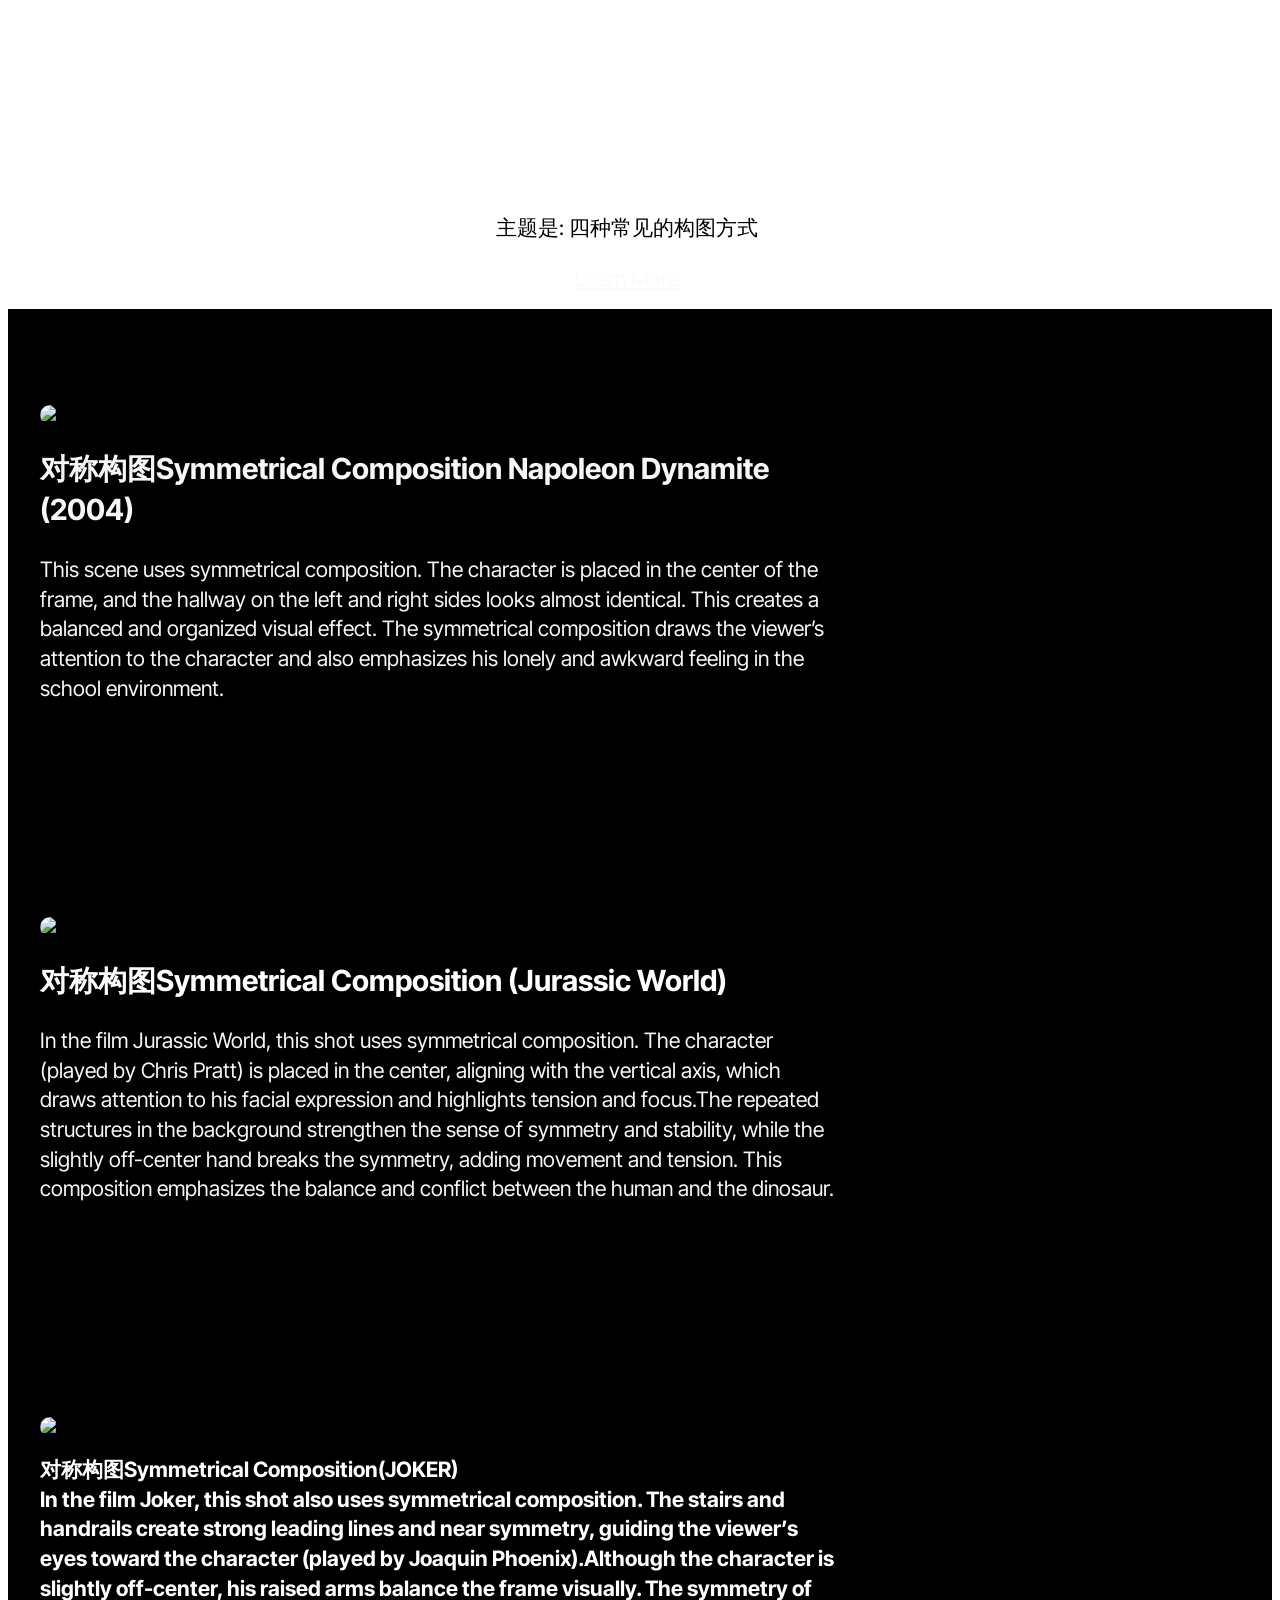
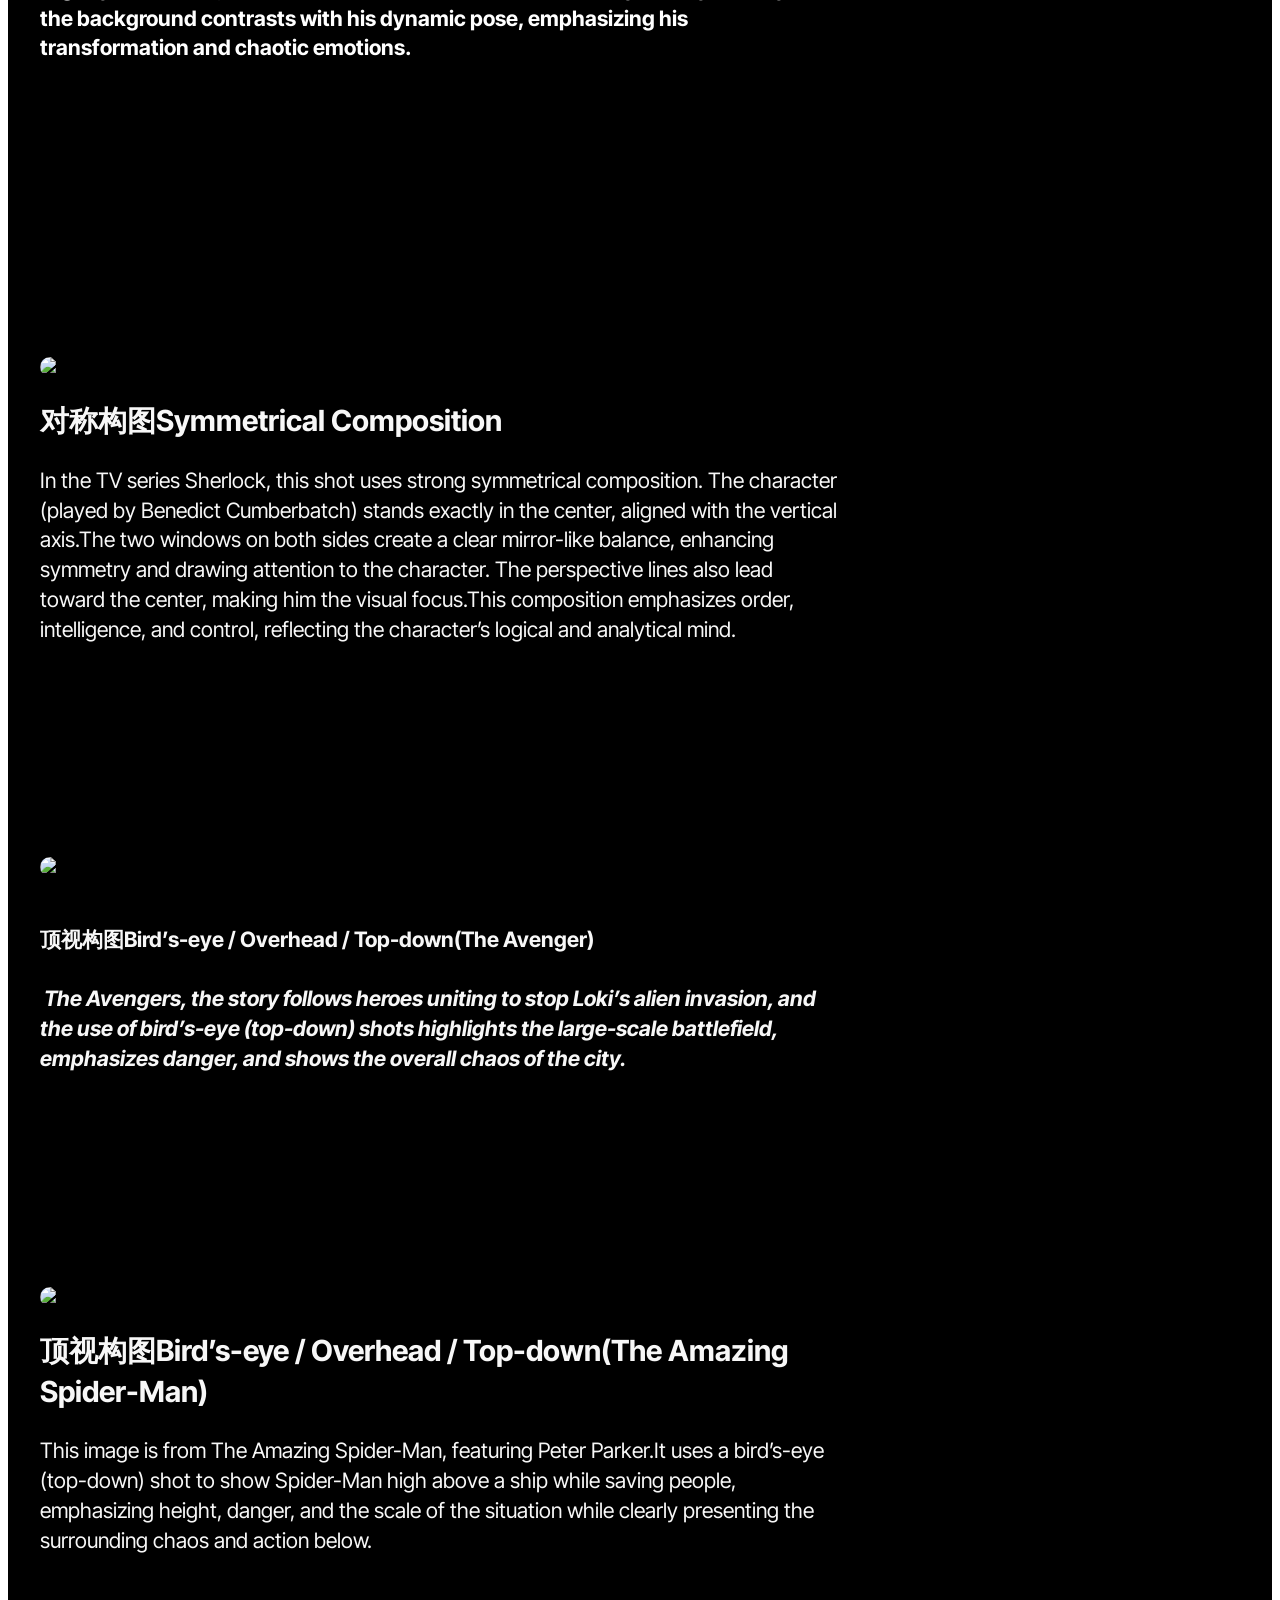
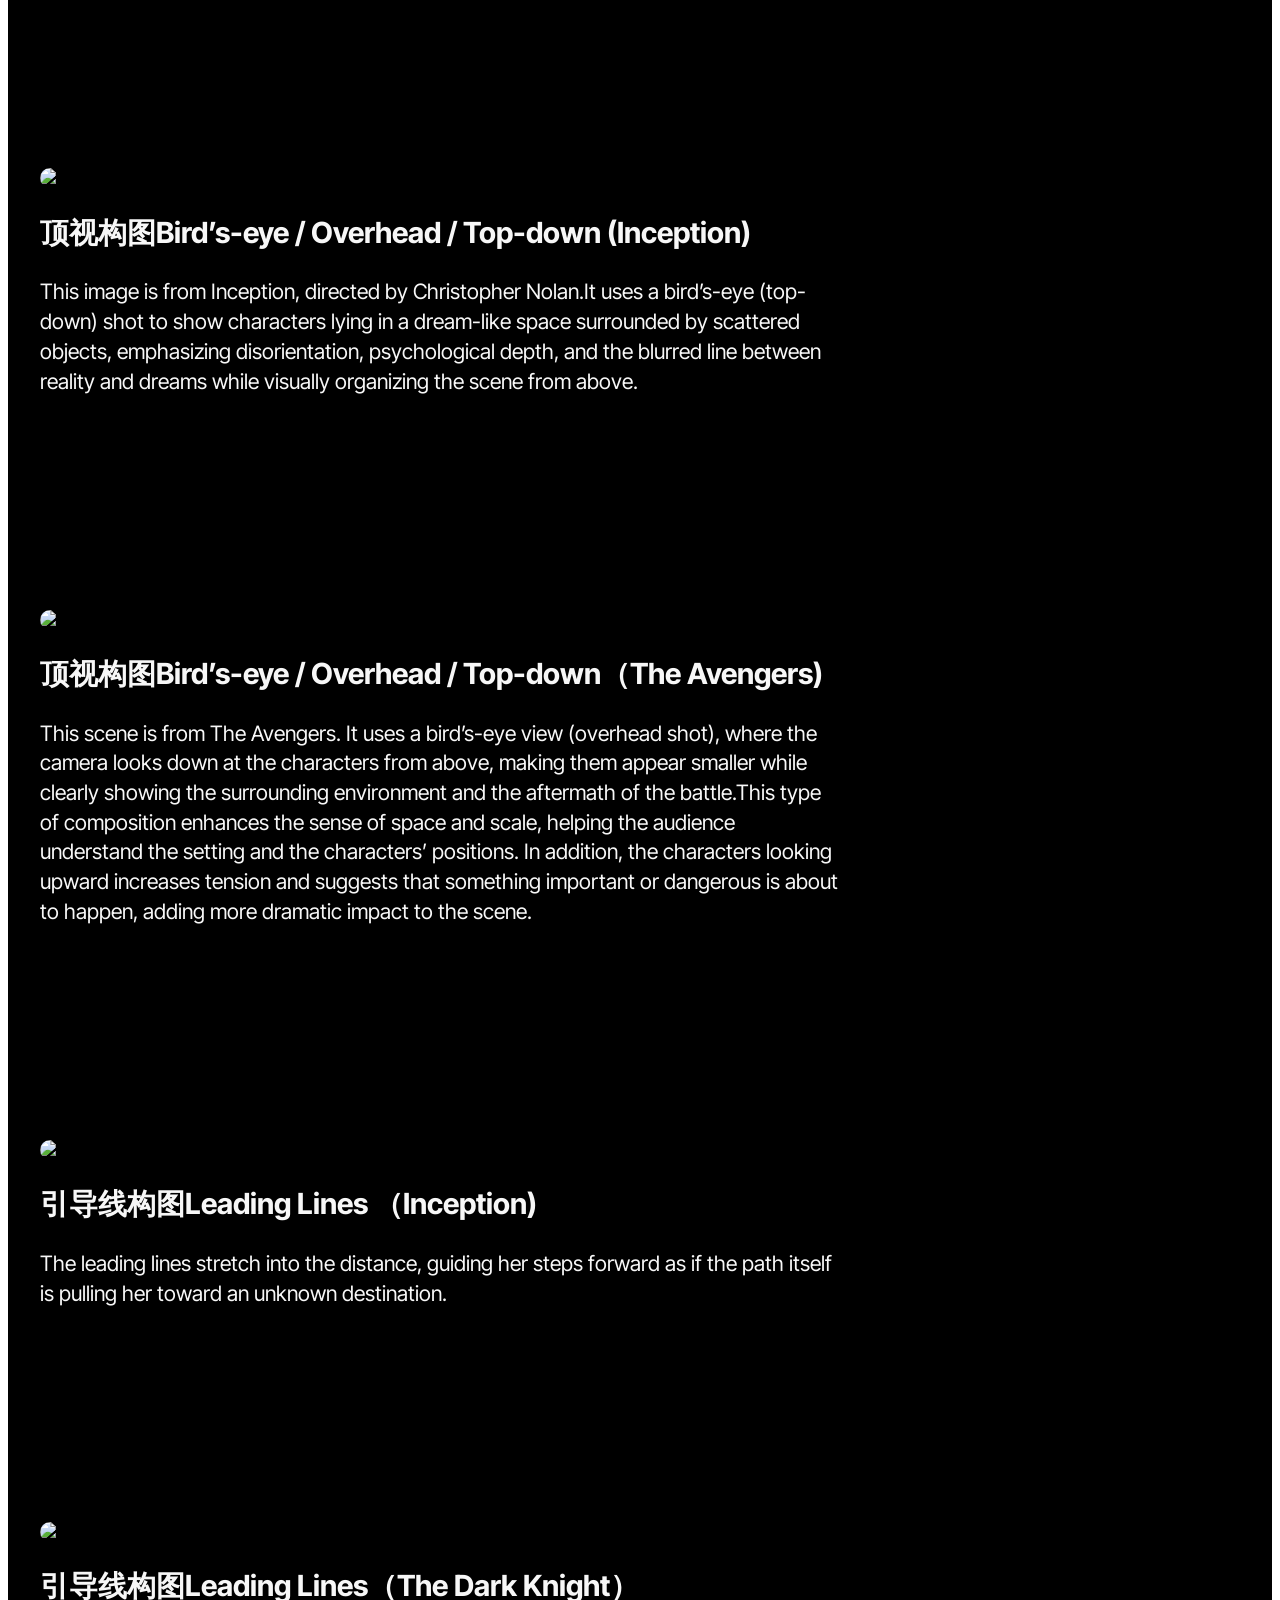
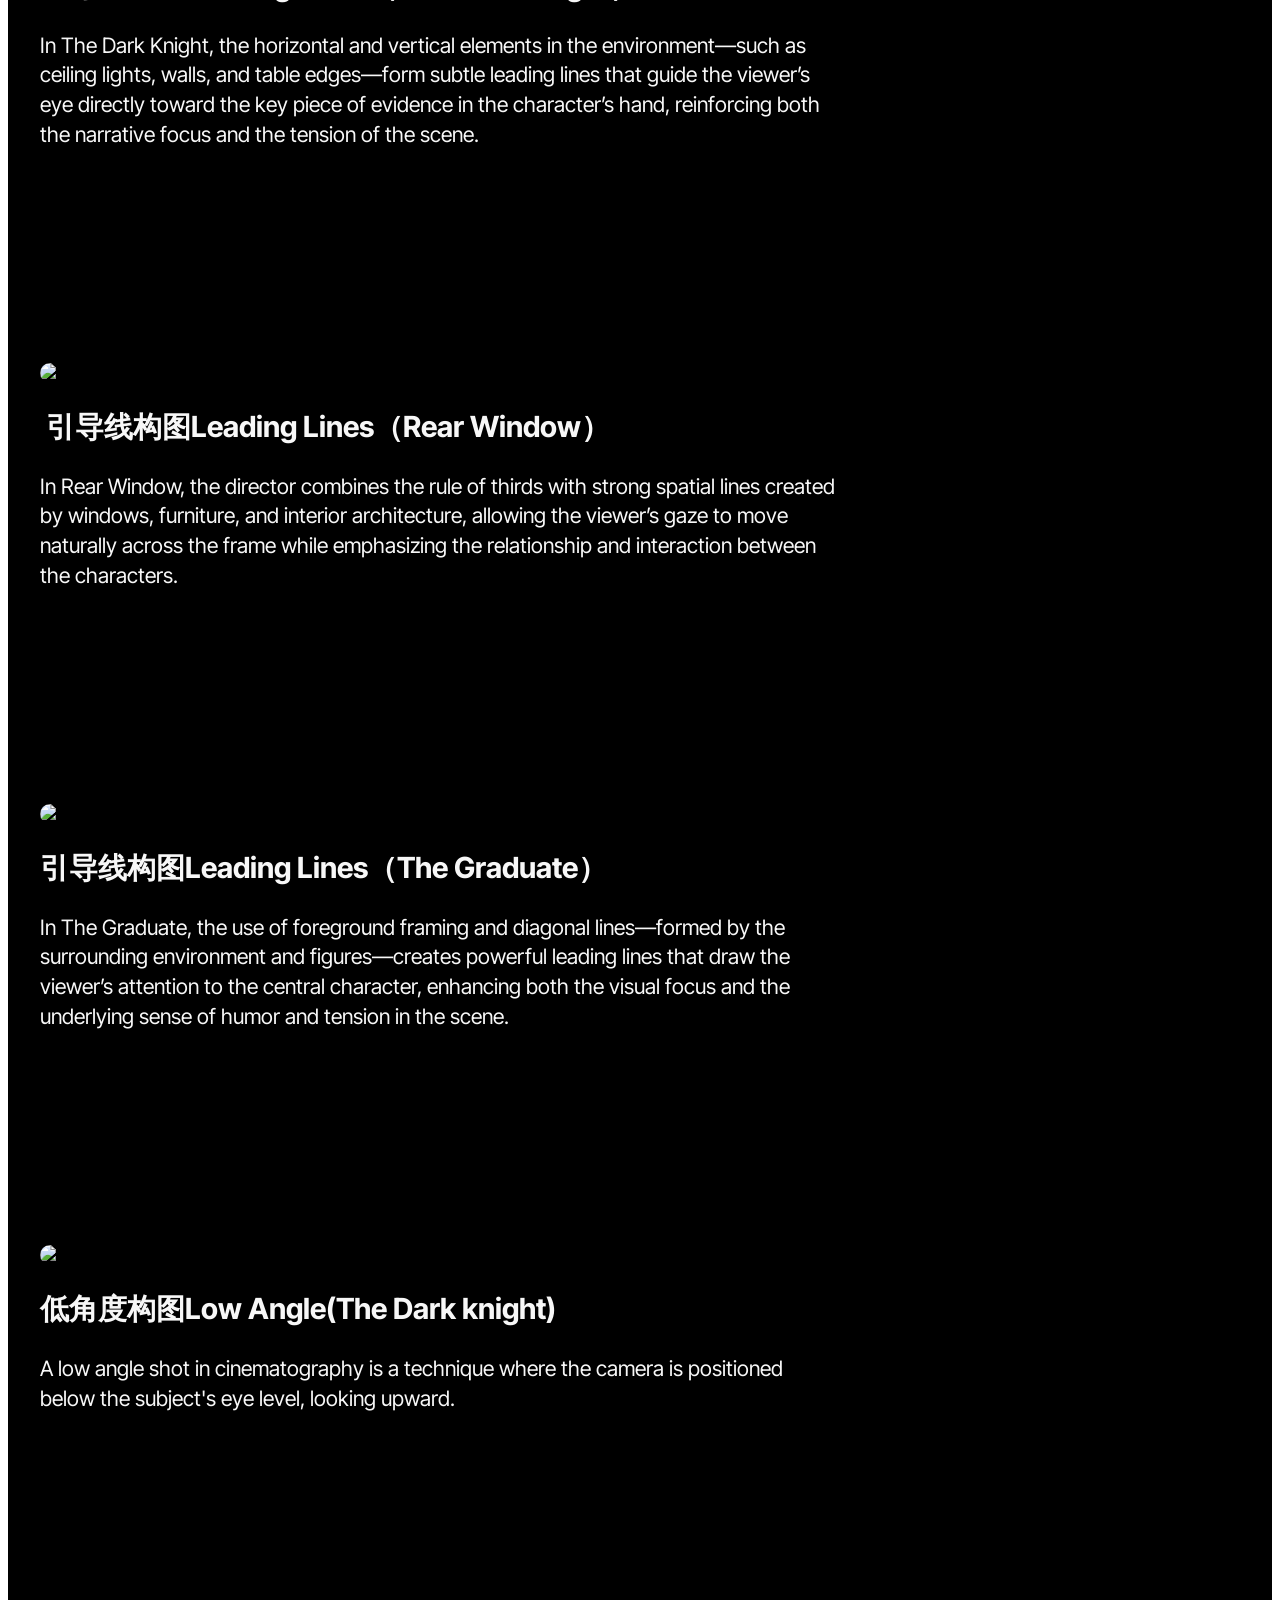
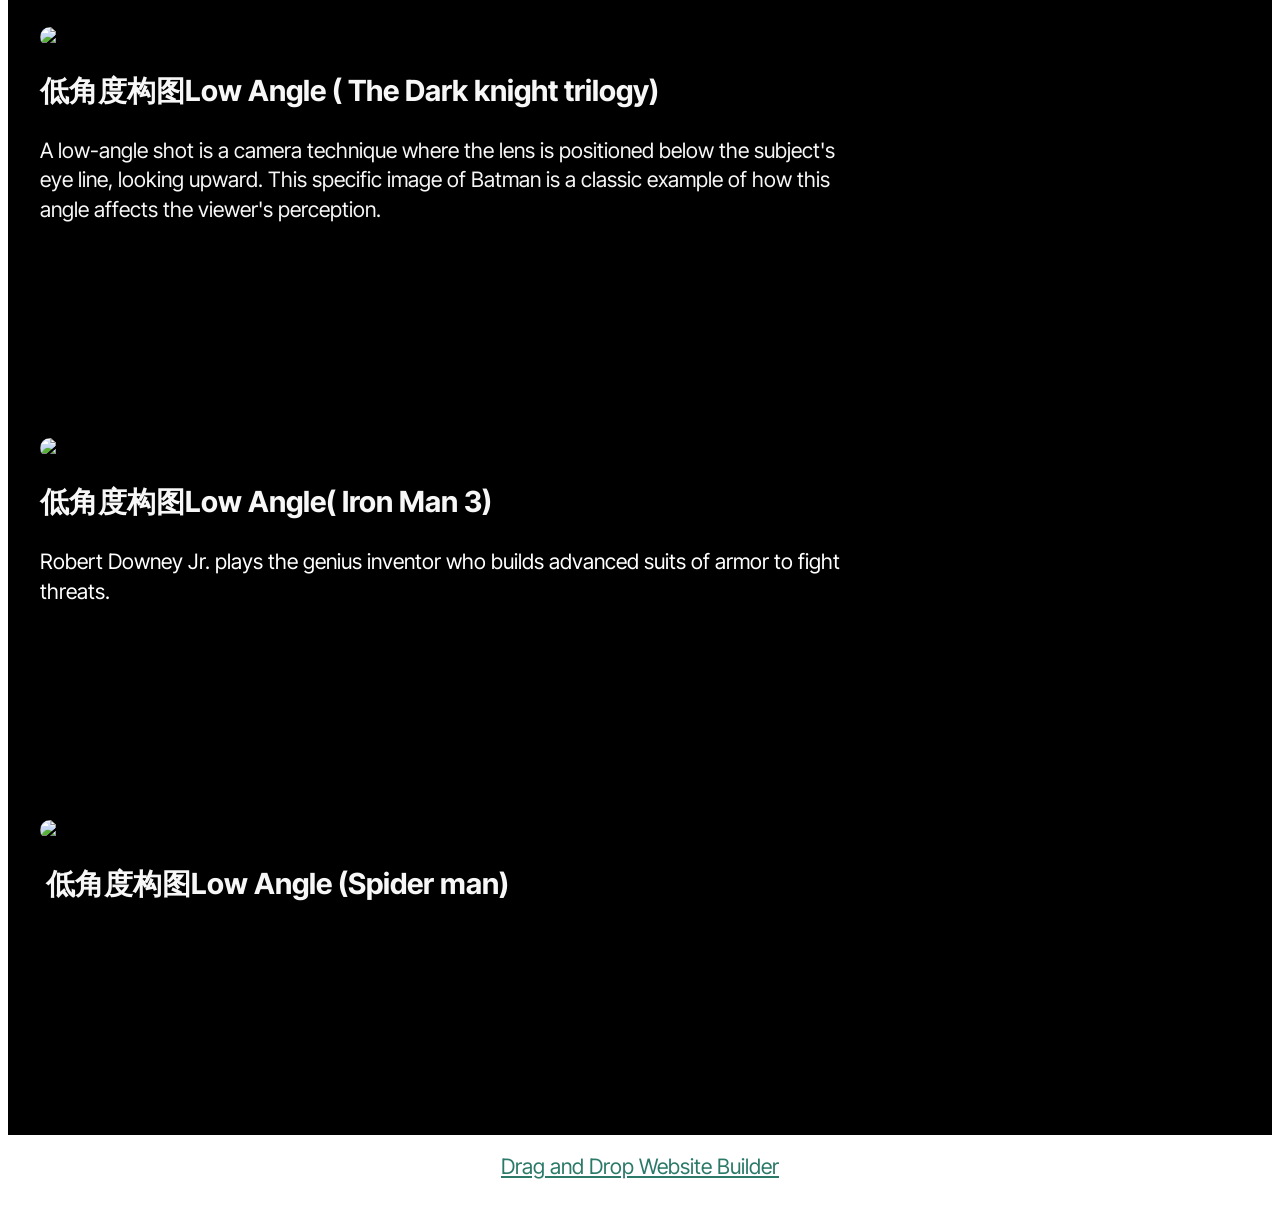
==== index.html @ dc69777e "create github pages" ====
<!DOCTYPE html>
<html  >
<head>
  <!-- Site made with Mobirise Website Builder v6.1.12, https://mobirise.com -->
  <meta charset="UTF-8">
  <meta http-equiv="X-UA-Compatible" content="IE=edge">
  <meta name="generator" content="Mobirise v6.1.12, mobirise.com">
  <meta name="viewport" content="width=device-width, initial-scale=1, minimum-scale=1">
  <link rel="shortcut icon" href="assets/images/logo5.png" type="image/x-icon">
  <meta name="description" content="">
  
  
  <title>Home</title>
  <link rel="stylesheet" href="assets/bootstrap/css/bootstrap.min.css">
  <link rel="stylesheet" href="assets/parallax/jarallax.css">
  <link rel="stylesheet" href="assets/animatecss/animate.css">
  <link rel="stylesheet" href="assets/theme/css/style.css">
  <link rel="preload" href="https://fonts.googleapis.com/css?family=Inter+Tight:100,200,300,400,500,600,700,800,900,100i,200i,300i,400i,500i,600i,700i,800i,900i&display=swap" as="style" onload="this.onload=null;this.rel='stylesheet'">
  <noscript><link rel="stylesheet" href="https://fonts.googleapis.com/css?family=Inter+Tight:100,200,300,400,500,600,700,800,900,100i,200i,300i,400i,500i,600i,700i,800i,900i&display=swap"></noscript>
  <link rel="preload" as="style" href="assets/mobirise/css/mbr-additional.css?v=OstCzH"><link rel="stylesheet" href="assets/mobirise/css/mbr-additional.css?v=OstCzH" type="text/css">

  
  
  
</head>
<body>
  
  <section data-bs-version="5.1" class="header16 cid-vgDqlgo5rM mbr-fullscreen mbr-parallax-background" id="header17-1m">
  
  
  <div class="container-fluid">
    <div class="row">
      <div class="content-wrap col-12 col-md-12">
        <h1 class="mbr-section-title mbr-fonts-style mbr-white mb-4 display-1"><strong>Assignment 2.0: 构图在线展示练习</strong></h1>
        
        <p class="mbr-fonts-style mbr-text mbr-white mb-4 display-7">主题是: 四种常见的构图方式</p>
        <div class="mbr-section-btn"><a class="btn btn-white-outline display-7" href="https://mobiri.se">Learn More</a></div>
      </div>
    </div>
  </div>
</section>

<section data-bs-version="5.1" class="header12 cid-vgFLrRzvdk" id="header12-1w">
  
  

  <div class="text-center container">
    <div class="row mb-4 justify-content-center">
      <div class="col-12 col-md-8">
        <img class="w-100" src="assets/images/e5afb9e7a7b0e69e84e59bbe20symmetrical20composition-750x375.png" alt="Mobirise Website Builder">
      </div>
    </div>
    <div class="row justify-content-center">
      <div class="col-md-12 content-head">
        <h1 class="mbr-section-title mbr-fonts-style mb-4 display-5"><strong>对称构图Symmetrical Composition Napoleon Dynamite (2004)</strong></h1>
        <p class="mbr-text mbr-fonts-style mb-4 display-7">This scene uses symmetrical composition. The character is placed in the center of the frame, and the hallway on the left and right sides looks almost identical. This creates a balanced and organized visual effect. The symmetrical composition draws the viewer’s attention to the character and also emphasizes his lonely and awkward feeling in the school environment.</p>
        
      </div>
    </div>
  </div>
</section>

<section data-bs-version="5.1" class="header12 cid-vgFM8kLgZI" id="header12-1x">
  
  

  <div class="text-center container">
    <div class="row mb-4 justify-content-center">
      <div class="col-12 col-md-8">
        <img class="w-100" src="assets/images/1-1000x584.jpg" alt="Mobirise Website Builder">
      </div>
    </div>
    <div class="row justify-content-center">
      <div class="col-md-12 content-head">
        <h1 class="mbr-section-title mbr-fonts-style mb-4 display-5"><strong>对称构图Symmetrical Composition (Jurassic World)</strong></h1>
        <p class="mbr-text mbr-fonts-style mb-4 display-7">In the film Jurassic World, this shot uses symmetrical composition. The character (played by Chris Pratt) is placed in the center, aligning with the vertical axis, which draws attention to his facial expression and highlights tension and focus.The repeated structures in the background strengthen the sense of symmetry and stability, while the slightly off-center hand breaks the symmetry, adding movement and tension. This composition emphasizes the balance and conflict between the human and the dinosaur.</p>
        
      </div>
    </div>
  </div>
</section>

<section data-bs-version="5.1" class="header12 cid-vgFMawEQuY" id="header12-1y">
  
  

  <div class="text-center container">
    <div class="row mb-4 justify-content-center">
      <div class="col-12 col-md-8">
        <img class="w-100" src="assets/images/2-1200x675.jpg" alt="Mobirise Website Builder">
      </div>
    </div>
    <div class="row justify-content-center">
      <div class="col-md-12 content-head">
        <h1 class="mbr-section-title mbr-fonts-style mb-4 display-7"><strong>对称构图Symmetrical Composition(JOKER)</strong><br>In the film Joker, this shot also uses symmetrical composition. The stairs and handrails create strong leading lines and near symmetry, guiding the viewer’s eyes toward the character (played by Joaquin Phoenix).Although the character is slightly off-center, his raised arms balance the frame visually. The symmetry of the background contrasts with his dynamic pose, emphasizing his transformation and chaotic emotions.<div><strong><br></strong></div></h1>
        <p class="mbr-text mbr-fonts-style mb-4 display-7">.
        </p>
        
      </div>
    </div>
  </div>
</section>

<section data-bs-version="5.1" class="header12 cid-vgFMaZMy5Q" id="header12-1z">
  
  

  <div class="text-center container">
    <div class="row mb-4 justify-content-center">
      <div class="col-12 col-md-8">
        <img class="w-100" src="assets/images/3-1200x750.jpg" alt="Mobirise Website Builder">
      </div>
    </div>
    <div class="row justify-content-center">
      <div class="col-md-12 content-head">
        <h1 class="mbr-section-title mbr-fonts-style mb-4 display-5"><strong>对称构图Symmetrical Composition</strong></h1>
        <p class="mbr-text mbr-fonts-style mb-4 display-7">In the TV series Sherlock, this shot uses strong symmetrical composition. The character (played by Benedict Cumberbatch) stands exactly in the center, aligned with the vertical axis.The two windows on both sides create a clear mirror-like balance, enhancing symmetry and drawing attention to the character. The perspective lines also lead toward the center, making him the visual focus.This composition emphasizes order, intelligence, and control, reflecting the character’s logical and analytical mind.<br></p>
        
      </div>
    </div>
  </div>
</section>

<section data-bs-version="5.1" class="header12 cid-vgFRxWp6yq" id="header12-21">
  
  

  <div class="text-center container">
    <div class="row mb-4 justify-content-center">
      <div class="col-12 col-md-8">
        <img class="w-100" src="assets/images/birds20eye20view202-1100x618.jpg" alt="Mobirise Website Builder">
      </div>
    </div>
    <div class="row justify-content-center">
      <div class="col-md-12 content-head">
        <h1 class="mbr-section-title mbr-fonts-style mb-4 display-7"><div><strong><br></strong></div><div><strong>顶视构图Bird’s-eye / Overhead / Top-down(The Avenger)</strong></div><br><div><em style="">&nbsp;The Avengers, the story follows heroes uniting to stop Loki’s alien invasion, and the use of bird’s-eye (top-down) shots highlights the large-scale battlefield, emphasizes danger, and shows the overall chaos of the city.</em></div></h1>
        <p class="mbr-text mbr-fonts-style mb-4 display-7"></p>
        
      </div>
    </div>
  </div>
</section>

<section data-bs-version="5.1" class="header12 cid-vgFRynhlDi" id="header12-22">
  
  

  <div class="text-center container">
    <div class="row mb-4 justify-content-center">
      <div class="col-12 col-md-8">
        <img class="w-100" src="assets/images/6-1600x860.jpg" alt="Mobirise Website Builder">
      </div>
    </div>
    <div class="row justify-content-center">
      <div class="col-md-12 content-head">
        <h1 class="mbr-section-title mbr-fonts-style mb-4 display-5"><strong>顶视构图Bird’s-eye / Overhead / Top-down(The Amazing Spider-Man)</strong></h1>
        <p class="mbr-text mbr-fonts-style mb-4 display-7">This image is from The Amazing Spider-Man, featuring Peter Parker.It uses a bird’s-eye (top-down) shot to show Spider-Man high above a ship while saving people, emphasizing height, danger, and the scale of the situation while clearly presenting the surrounding chaos and action below.<br></p>
        
      </div>
    </div>
  </div>
</section>

<section data-bs-version="5.1" class="header12 cid-vgFRyUAcJM" id="header12-23">
  
  

  <div class="text-center container">
    <div class="row mb-4 justify-content-center">
      <div class="col-12 col-md-8">
        <img class="w-100" src="assets/images/8-720x405.jpg" alt="Mobirise Website Builder">
      </div>
    </div>
    <div class="row justify-content-center">
      <div class="col-md-12 content-head">
        <h1 class="mbr-section-title mbr-fonts-style mb-4 display-5"><strong>顶视构图Bird’s-eye / Overhead / Top-down (Inception)</strong></h1>
        <p class="mbr-text mbr-fonts-style mb-4 display-7">This image is from Inception, directed by Christopher Nolan.It uses a bird’s-eye (top-down) shot to show characters lying in a dream-like space surrounded by scattered objects, emphasizing disorientation, psychological depth, and the blurred line between reality and dreams while visually organizing the scene from above.</p>
        
      </div>
    </div>
  </div>
</section>

<section data-bs-version="5.1" class="header12 cid-vgFRDssTdi" id="header12-24">
  
  

  <div class="text-center container">
    <div class="row mb-4 justify-content-center">
      <div class="col-12 col-md-8">
        <img class="w-100" src="assets/images/9-474x266.jpg" alt="Mobirise Website Builder">
      </div>
    </div>
    <div class="row justify-content-center">
      <div class="col-md-12 content-head">
        <h1 class="mbr-section-title mbr-fonts-style mb-4 display-5"><strong>顶视构图Bird’s-eye / Overhead / Top-down（The Avengers)</strong></h1>
        <p class="mbr-text mbr-fonts-style mb-4 display-7">This scene is from The Avengers. It uses a bird’s-eye view (overhead shot), where the camera looks down at the characters from above, making them appear smaller while clearly showing the surrounding environment and the aftermath of the battle.This type of composition enhances the sense of space and scale, helping the audience understand the setting and the characters’ positions. In addition, the characters looking upward increases tension and suggests that something important or dangerous is about to happen, adding more dramatic impact to the scene.</p>
        
      </div>
    </div>
  </div>
</section>

<section data-bs-version="5.1" class="header12 cid-vgFRDXSFfD" id="header12-25">
  
  

  <div class="text-center container">
    <div class="row mb-4 justify-content-center">
      <div class="col-12 col-md-8">
        <img class="w-100" src="assets/images/10-768x512.jpg" alt="Mobirise Website Builder">
      </div>
    </div>
    <div class="row justify-content-center">
      <div class="col-md-12 content-head">
        <h1 class="mbr-section-title mbr-fonts-style mb-4 display-5"><strong>引导线构图Leading Lines （Inception)</strong></h1>
        <p class="mbr-text mbr-fonts-style mb-4 display-7">The leading lines stretch into the distance, guiding her steps forward as if the path itself is pulling her toward an unknown destination.</p>
        
      </div>
    </div>
  </div>
</section>

<section data-bs-version="5.1" class="header12 cid-vgFREqohNV" id="header12-26">
  
  

  <div class="text-center container">
    <div class="row mb-4 justify-content-center">
      <div class="col-12 col-md-8">
        <img class="w-100" src="assets/images/11-1696x953.jpg" alt="Mobirise Website Builder">
      </div>
    </div>
    <div class="row justify-content-center">
      <div class="col-md-12 content-head">
        <h1 class="mbr-section-title mbr-fonts-style mb-4 display-5"><strong>引导线构图Leading Lines（The Dark Knight）</strong></h1>
        <p class="mbr-text mbr-fonts-style mb-4 display-7">In The Dark Knight, the horizontal and vertical elements in the environment—such as ceiling lights, walls, and table edges—form subtle leading lines that guide the viewer’s eye directly toward the key piece of evidence in the character’s hand, reinforcing both the narrative focus and the tension of the scene.</p>
        
      </div>
    </div>
  </div>
</section>

<section data-bs-version="5.1" class="header12 cid-vgFRELm6VQ" id="header12-27">
  
  

  <div class="text-center container">
    <div class="row mb-4 justify-content-center">
      <div class="col-12 col-md-8">
        <img class="w-100" src="assets/images/12-1600x1044.jpg" alt="Mobirise Website Builder">
      </div>
    </div>
    <div class="row justify-content-center">
      <div class="col-md-12 content-head">
        <h1 class="mbr-section-title mbr-fonts-style mb-4 display-5"><strong>&nbsp;引导线构图Leading Lines（Rear Window）</strong></h1>
        <p class="mbr-text mbr-fonts-style mb-4 display-7">In Rear Window, the director combines the rule of thirds with strong spatial lines created by windows, furniture, and interior architecture, allowing the viewer’s gaze to move naturally across the frame while emphasizing the relationship and interaction between the characters.</p>
        
      </div>
    </div>
  </div>
</section>

<section data-bs-version="5.1" class="header12 cid-vgFRFwwY3Q" id="header12-28">
  
  

  <div class="text-center container">
    <div class="row mb-4 justify-content-center">
      <div class="col-12 col-md-8">
        <img class="w-100" src="assets/images/13-990x450.png" alt="Mobirise Website Builder">
      </div>
    </div>
    <div class="row justify-content-center">
      <div class="col-md-12 content-head">
        <h1 class="mbr-section-title mbr-fonts-style mb-4 display-5"><strong>引导线构图Leading Lines（The Graduate）</strong></h1>
        <p class="mbr-text mbr-fonts-style mb-4 display-7">In The Graduate, the use of foreground framing and diagonal lines—formed by the surrounding environment and figures—creates powerful leading lines that draw the viewer’s attention to the central character, enhancing both the visual focus and the underlying sense of humor and tension in the scene.</p>
        
      </div>
    </div>
  </div>
</section>

<section data-bs-version="5.1" class="header12 cid-vgFRFQPJKK" id="header12-29">
  
  

  <div class="text-center container">
    <div class="row mb-4 justify-content-center">
      <div class="col-12 col-md-8">
        <img class="w-100" src="assets/images/14-755x425.jpg" alt="Mobirise Website Builder">
      </div>
    </div>
    <div class="row justify-content-center">
      <div class="col-md-12 content-head">
        <h1 class="mbr-section-title mbr-fonts-style mb-4 display-5"><strong>低角度构图Low Angle(The Dark knight)</strong></h1>
        <p class="mbr-text mbr-fonts-style mb-4 display-7">A low angle shot in cinematography is a technique where the camera is positioned below the subject's eye level, looking upward.</p>
        
      </div>
    </div>
  </div>
</section>

<section data-bs-version="5.1" class="header12 cid-vgFRGdnHyz" id="header12-2a">
  
  

  <div class="text-center container">
    <div class="row mb-4 justify-content-center">
      <div class="col-12 col-md-8">
        <img class="w-100" src="assets/images/15-1000x667.jpg" alt="Mobirise Website Builder">
      </div>
    </div>
    <div class="row justify-content-center">
      <div class="col-md-12 content-head">
        <h1 class="mbr-section-title mbr-fonts-style mb-4 display-5"><strong>低角度构图Low Angle ( The Dark knight trilogy)</strong></h1>
        <p class="mbr-text mbr-fonts-style mb-4 display-7">A low-angle shot is a camera technique where the lens is positioned below the subject's eye line, looking upward. This specific image of Batman is a classic example of how this angle affects the viewer's perception.</p>
        
      </div>
    </div>
  </div>
</section>

<section data-bs-version="5.1" class="header12 cid-vgFRGB7JzM" id="header12-2b">
  
  

  <div class="text-center container">
    <div class="row mb-4 justify-content-center">
      <div class="col-12 col-md-8">
        <img class="w-100" src="assets/images/16-1280x720.jpg" alt="Mobirise Website Builder">
      </div>
    </div>
    <div class="row justify-content-center">
      <div class="col-md-12 content-head">
        <h1 class="mbr-section-title mbr-fonts-style mb-4 display-5"><strong>低角度构图Low Angle( Iron Man 3)</strong></h1>
        <p class="mbr-text mbr-fonts-style mb-4 display-7">Robert Downey Jr. plays the genius inventor who builds advanced suits of armor to fight threats.</p>
        
      </div>
    </div>
  </div>
</section>

<section data-bs-version="5.1" class="header12 cid-vgJaBACimf" id="header12-2g">
  
  

  <div class="text-center container">
    <div class="row mb-4 justify-content-center">
      <div class="col-12 col-md-8">
        <img class="w-100" src="assets/images/17-694x390.png" alt="Mobirise Website Builder">
      </div>
    </div>
    <div class="row justify-content-center">
      <div class="col-md-12 content-head">
        <h1 class="mbr-section-title mbr-fonts-style mb-4 display-5">&nbsp;<strong>低角度构图Low Angle (Spider man)</strong></h1>
        <p class="mbr-text mbr-fonts-style mb-4 display-7">
          Intro with an image above text. Click on the iThe screen features Spider-Man (Tom Holland) in his Integrated Suit and Doctor Strange (Benedict Cumberbatch).mage to replace it.
        </p>
        
      </div>
    </div>
  </div>
</section><section class="display-7" style="padding: 0;align-items: center;justify-content: center;flex-wrap: wrap;    align-content: center;display: flex;position: relative;height: 4rem;"><a href="https://mobiri.se/4654952" style="flex: 1 1;height: 4rem;position: absolute;width: 100%;z-index: 1;"><img alt="" style="height: 4rem;" src="[data-uri]"></a><p style="margin: 0;text-align: center;" class="display-7">&#8204;</p><a style="z-index:1" href="https://mobirise.com/drag-drop-website-builder.html">Drag and Drop Website Builder</a></section><script src="assets/bootstrap/js/bootstrap.bundle.min.js"></script>  <script src="assets/parallax/jarallax.js"></script>  <script src="assets/smoothscroll/smooth-scroll.js"></script>  <script src="assets/ytplayer/index.js"></script>  <script src="assets/theme/js/script.js"></script>  
  
  
  <input name="animation" type="hidden">
  </body>
</html>
---- assets/mobirise/css/mbr-additional.css ----
.btn {
  border-width: 2px;
}
img,
.card-wrap,
.card-wrapper,
.video-wrapper,
.mbr-figure iframe,
.google-map iframe,
.slide-content,
.plan,
.card,
.item-wrapper,
.item-wrapper .mbr-overlay {
  border-radius: 2rem !important;
}
.video-wrapper {
  overflow: hidden;
}
body {
  font-family: Inter Tight;
}
.display-1 {
  font-family: 'Inter Tight', sans-serif;
  font-size: 5rem;
  line-height: 1;
}
.display-1 > .mbr-iconfont {
  font-size: 6.25rem;
}
.display-2 {
  font-family: 'Inter Tight', sans-serif;
  font-size: 4rem;
  line-height: 1;
}
.display-2 > .mbr-iconfont {
  font-size: 5rem;
}
.display-4 {
  font-family: 'Inter Tight', sans-serif;
  font-size: 1.4rem;
  line-height: 1.5;
}
.display-4 > .mbr-iconfont {
  font-size: 1.75rem;
}
.display-5 {
  font-family: 'Inter Tight', sans-serif;
  font-size: 2rem;
  line-height: 1.5;
}
.display-5 > .mbr-iconfont {
  font-size: 2.5rem;
}
.display-7 {
  font-family: 'Inter Tight', sans-serif;
  font-size: 1.4rem;
  line-height: 1.3;
}
.display-7 > .mbr-iconfont {
  font-size: 1.75rem;
}
/* ---- Fluid typography for mobile devices ---- */
/* 1.4 - font scale ratio ( bootstrap == 1.42857 ) */
/* 100vw - current viewport width */
/* (48 - 20)  48 == 48rem == 768px, 20 == 20rem == 320px(minimal supported viewport) */
/* 0.65 - min scale variable, may vary */
@media (max-width: 992px) {
  .display-1 {
    font-size: 4rem;
  }
}
@media (max-width: 768px) {
  .display-1 {
    font-size: 3.5rem;
    font-size: calc( 2.4rem + (5 - 2.4) * ((100vw - 20rem) / (48 - 20)));
    line-height: calc( 1.1 * (2.4rem + (5 - 2.4) * ((100vw - 20rem) / (48 - 20))));
  }
  .display-2 {
    font-size: 3.2rem;
    font-size: calc( 2.05rem + (4 - 2.05) * ((100vw - 20rem) / (48 - 20)));
    line-height: calc( 1.3 * (2.05rem + (4 - 2.05) * ((100vw - 20rem) / (48 - 20))));
  }
  .display-4 {
    font-size: 1.12rem;
    font-size: calc( 1.14rem + (1.4 - 1.14) * ((100vw - 20rem) / (48 - 20)));
    line-height: calc( 1.4 * (1.14rem + (1.4 - 1.14) * ((100vw - 20rem) / (48 - 20))));
  }
  .display-5 {
    font-size: 1.6rem;
    font-size: calc( 1.35rem + (2 - 1.35) * ((100vw - 20rem) / (48 - 20)));
    line-height: calc( 1.4 * (1.35rem + (2 - 1.35) * ((100vw - 20rem) / (48 - 20))));
  }
  .display-7 {
    font-size: 1.12rem;
    font-size: calc( 1.14rem + (1.4 - 1.14) * ((100vw - 20rem) / (48 - 20)));
    line-height: calc( 1.4 * (1.14rem + (1.4 - 1.14) * ((100vw - 20rem) / (48 - 20))));
  }
}
@media (min-width: 992px) and (max-width: 1400px) {
  .display-1 {
    font-size: 3.5rem;
    font-size: calc( 2.4rem + (5 - 2.4) * ((100vw - 62rem) / (87 - 62)));
    line-height: calc( 1.1 * (2.4rem + (5 - 2.4) * ((100vw - 62rem) / (87 - 62))));
  }
  .display-2 {
    font-size: 3.2rem;
    font-size: calc( 2.05rem + (4 - 2.05) * ((100vw - 62rem) / (87 - 62)));
    line-height: calc( 1.3 * (2.05rem + (4 - 2.05) * ((100vw - 62rem) / (87 - 62))));
  }
  .display-4 {
    font-size: 1.12rem;
    font-size: calc( 1.14rem + (1.4 - 1.14) * ((100vw - 62rem) / (87 - 62)));
    line-height: calc( 1.4 * (1.14rem + (1.4 - 1.14) * ((100vw - 62rem) / (87 - 62))));
  }
  .display-5 {
    font-size: 1.6rem;
    font-size: calc( 1.35rem + (2 - 1.35) * ((100vw - 62rem) / (87 - 62)));
    line-height: calc( 1.4 * (1.35rem + (2 - 1.35) * ((100vw - 62rem) / (87 - 62))));
  }
  .display-7 {
    font-size: 1.12rem;
    font-size: calc( 1.14rem + (1.4 - 1.14) * ((100vw - 62rem) / (87 - 62)));
    line-height: calc( 1.4 * (1.14rem + (1.4 - 1.14) * ((100vw - 62rem) / (87 - 62))));
  }
}
/* Buttons */
.btn {
  padding: 1.25rem 2rem;
  border-radius: 4px;
}
@media (max-width: 767px) {
  .btn {
    padding: 0.75rem 1.5rem;
  }
}
.btn-sm {
  padding: 0.6rem 1.2rem;
  border-radius: 4px;
}
.btn-md {
  padding: 0.6rem 1.2rem;
  border-radius: 4px;
}
.btn-lg {
  padding: 1.25rem 2rem;
  border-radius: 4px;
}
.bg-primary {
  background-color: #2b7a69 !important;
}
.bg-success {
  background-color: #3a341c !important;
}
.bg-info {
  background-color: #320707 !important;
}
.bg-warning {
  background-color: #a0e2e1 !important;
}
.bg-danger {
  background-color: #ffffff !important;
}
.btn-primary,
.btn-primary:active {
  background-color: #2b7a69 !important;
  border-color: #2b7a69 !important;
  color: #ffffff !important;
  box-shadow: none;
}
.btn-primary:hover,
.btn-primary:focus,
.btn-primary.focus,
.btn-primary.active {
  color: inherit;
  background-color: #38a089 !important;
  border-color: #38a089 !important;
  box-shadow: none;
}
.btn-primary.disabled,
.btn-primary:disabled {
  color: #ffffff !important;
  background-color: #38a089 !important;
  border-color: #38a089 !important;
}
.btn-secondary,
.btn-secondary:active {
  background-color: #ffd7ef !important;
  border-color: #ffd7ef !important;
  color: #d70081 !important;
  box-shadow: none;
}
.btn-secondary:hover,
.btn-secondary:focus,
.btn-secondary.focus,
.btn-secondary.active {
  color: inherit;
  background-color: #ffffff !important;
  border-color: #ffffff !important;
  box-shadow: none;
}
.btn-secondary.disabled,
.btn-secondary:disabled {
  color: #d70081 !important;
  background-color: #ffffff !important;
  border-color: #ffffff !important;
}
.btn-info,
.btn-info:active {
  background-color: #320707 !important;
  border-color: #320707 !important;
  color: #ffffff !important;
  box-shadow: none;
}
.btn-info:hover,
.btn-info:focus,
.btn-info.focus,
.btn-info.active {
  color: inherit;
  background-color: #5f0d0d !important;
  border-color: #5f0d0d !important;
  box-shadow: none;
}
.btn-info.disabled,
.btn-info:disabled {
  color: #ffffff !important;
  background-color: #5f0d0d !important;
  border-color: #5f0d0d !important;
}
.btn-success,
.btn-success:active {
  background-color: #3a341c !important;
  border-color: #3a341c !important;
  color: #ffffff !important;
  box-shadow: none;
}
.btn-success:hover,
.btn-success:focus,
.btn-success.focus,
.btn-success.active {
  color: inherit;
  background-color: #5c532d !important;
  border-color: #5c532d !important;
  box-shadow: none;
}
.btn-success.disabled,
.btn-success:disabled {
  color: #ffffff !important;
  background-color: #5c532d !important;
  border-color: #5c532d !important;
}
.btn-warning,
.btn-warning:active {
  background-color: #a0e2e1 !important;
  border-color: #a0e2e1 !important;
  color: #1f6463 !important;
  box-shadow: none;
}
.btn-warning:hover,
.btn-warning:focus,
.btn-warning.focus,
.btn-warning.active {
  color: inherit;
  background-color: #c7eeed !important;
  border-color: #c7eeed !important;
  box-shadow: none;
}
.btn-warning.disabled,
.btn-warning:disabled {
  color: #1f6463 !important;
  background-color: #c7eeed !important;
  border-color: #c7eeed !important;
}
.btn-danger,
.btn-danger:active {
  background-color: #ffffff !important;
  border-color: #ffffff !important;
  color: #808080 !important;
  box-shadow: none;
}
.btn-danger:hover,
.btn-danger:focus,
.btn-danger.focus,
.btn-danger.active {
  color: inherit;
  background-color: #ffffff !important;
  border-color: #ffffff !important;
  box-shadow: none;
}
.btn-danger.disabled,
.btn-danger:disabled {
  color: #808080 !important;
  background-color: #ffffff !important;
  border-color: #ffffff !important;
}
.btn-white,
.btn-white:active {
  background-color: #eff0ec !important;
  border-color: #eff0ec !important;
  color: #757b62 !important;
  box-shadow: none;
}
.btn-white:hover,
.btn-white:focus,
.btn-white.focus,
.btn-white.active {
  color: inherit;
  background-color: #ffffff !important;
  border-color: #ffffff !important;
  box-shadow: none;
}
.btn-white.disabled,
.btn-white:disabled {
  color: #757b62 !important;
  background-color: #ffffff !important;
  border-color: #ffffff !important;
}
.btn-black,
.btn-black:active {
  background-color: #232323 !important;
  border-color: #232323 !important;
  color: #ffffff !important;
  box-shadow: none;
}
.btn-black:hover,
.btn-black:focus,
.btn-black.focus,
.btn-black.active {
  color: inherit;
  background-color: #3d3d3d !important;
  border-color: #3d3d3d !important;
  box-shadow: none;
}
.btn-black.disabled,
.btn-black:disabled {
  color: #ffffff !important;
  background-color: #3d3d3d !important;
  border-color: #3d3d3d !important;
}
.btn-primary-outline,
.btn-primary-outline:active {
  background-color: transparent !important;
  border-color: #2b7a69;
  color: #2b7a69;
}
.btn-primary-outline:hover,
.btn-primary-outline:focus,
.btn-primary-outline.focus,
.btn-primary-outline.active {
  color: #143a32 !important;
  background-color: transparent !important;
  border-color: #143a32 !important;
  box-shadow: none !important;
}
.btn-primary-outline.disabled,
.btn-primary-outline:disabled {
  color: #ffffff !important;
  background-color: #2b7a69 !important;
  border-color: #2b7a69 !important;
}
.btn-secondary-outline,
.btn-secondary-outline:active {
  background-color: transparent !important;
  border-color: #ffd7ef;
  color: #ffd7ef;
}
.btn-secondary-outline:hover,
.btn-secondary-outline:focus,
.btn-secondary-outline.focus,
.btn-secondary-outline.active {
  color: #ff80cc !important;
  background-color: transparent !important;
  border-color: #ff80cc !important;
  box-shadow: none !important;
}
.btn-secondary-outline.disabled,
.btn-secondary-outline:disabled {
  color: #d70081 !important;
  background-color: #ffd7ef !important;
  border-color: #ffd7ef !important;
}
.btn-info-outline,
.btn-info-outline:active {
  background-color: transparent !important;
  border-color: #320707;
  color: #320707;
}
.btn-info-outline:hover,
.btn-info-outline:focus,
.btn-info-outline.focus,
.btn-info-outline.active {
  color: #000000 !important;
  background-color: transparent !important;
  border-color: #000000 !important;
  box-shadow: none !important;
}
.btn-info-outline.disabled,
.btn-info-outline:disabled {
  color: #ffffff !important;
  background-color: #320707 !important;
  border-color: #320707 !important;
}
.btn-success-outline,
.btn-success-outline:active {
  background-color: transparent !important;
  border-color: #3a341c;
  color: #3a341c;
}
.btn-success-outline:hover,
.btn-success-outline:focus,
.btn-success-outline.focus,
.btn-success-outline.active {
  color: #000000 !important;
  background-color: transparent !important;
  border-color: #000000 !important;
  box-shadow: none !important;
}
.btn-success-outline.disabled,
.btn-success-outline:disabled {
  color: #ffffff !important;
  background-color: #3a341c !important;
  border-color: #3a341c !important;
}
.btn-warning-outline,
.btn-warning-outline:active {
  background-color: transparent !important;
  border-color: #a0e2e1;
  color: #a0e2e1;
}
.btn-warning-outline:hover,
.btn-warning-outline:focus,
.btn-warning-outline.focus,
.btn-warning-outline.active {
  color: #5ececc !important;
  background-color: transparent !important;
  border-color: #5ececc !important;
  box-shadow: none !important;
}
.btn-warning-outline.disabled,
.btn-warning-outline:disabled {
  color: #1f6463 !important;
  background-color: #a0e2e1 !important;
  border-color: #a0e2e1 !important;
}
.btn-danger-outline,
.btn-danger-outline:active {
  background-color: transparent !important;
  border-color: #ffffff;
  color: #ffffff;
}
.btn-danger-outline:hover,
.btn-danger-outline:focus,
.btn-danger-outline.focus,
.btn-danger-outline.active {
  color: #d4d4d4 !important;
  background-color: transparent !important;
  border-color: #d4d4d4 !important;
  box-shadow: none !important;
}
.btn-danger-outline.disabled,
.btn-danger-outline:disabled {
  color: #808080 !important;
  background-color: #ffffff !important;
  border-color: #ffffff !important;
}
.btn-black-outline,
.btn-black-outline:active {
  background-color: transparent !important;
  border-color: #232323;
  color: #232323;
}
.btn-black-outline:hover,
.btn-black-outline:focus,
.btn-black-outline.focus,
.btn-black-outline.active {
  color: #000000 !important;
  background-color: transparent !important;
  border-color: #000000 !important;
  box-shadow: none !important;
}
.btn-black-outline.disabled,
.btn-black-outline:disabled {
  color: #ffffff !important;
  background-color: #232323 !important;
  border-color: #232323 !important;
}
.btn-white-outline,
.btn-white-outline:active {
  background-color: transparent !important;
  border-color: #fafafa;
  color: #fafafa;
}
.btn-white-outline:hover,
.btn-white-outline:focus,
.btn-white-outline.focus,
.btn-white-outline.active {
  color: #cfcfcf !important;
  background-color: transparent !important;
  border-color: #cfcfcf !important;
  box-shadow: none !important;
}
.btn-white-outline.disabled,
.btn-white-outline:disabled {
  color: #7a7a7a !important;
  background-color: #fafafa !important;
  border-color: #fafafa !important;
}
.text-primary {
  color: #2b7a69 !important;
}
.text-secondary {
  color: #ffd7ef !important;
}
.text-success {
  color: #3a341c !important;
}
.text-info {
  color: #320707 !important;
}
.text-warning {
  color: #a0e2e1 !important;
}
.text-danger {
  color: #ffffff !important;
}
.text-white {
  color: #fafafa !important;
}
.text-black {
  color: #232323 !important;
}
a.text-primary:hover,
a.text-primary:focus,
a.text-primary.active {
  color: #102f28 !important;
}
a.text-secondary:hover,
a.text-secondary:focus,
a.text-secondary.active {
  color: #ff71c6 !important;
}
a.text-success:hover,
a.text-success:focus,
a.text-success.active {
  color: #000000 !important;
}
a.text-info:hover,
a.text-info:focus,
a.text-info.active {
  color: #000000 !important;
}
a.text-warning:hover,
a.text-warning:focus,
a.text-warning.active {
  color: #52cac8 !important;
}
a.text-danger:hover,
a.text-danger:focus,
a.text-danger.active {
  color: #cccccc !important;
}
a.text-white:hover,
a.text-white:focus,
a.text-white.active {
  color: #c7c7c7 !important;
}
a.text-black:hover,
a.text-black:focus,
a.text-black.active {
  color: #000000 !important;
}
a[class*="text-"]:not(.nav-link):not(.dropdown-item):not([role]):not(.navbar-caption) {
  transition: 0.2s;
  position: relative;
  background-image: linear-gradient(currentColor 50%, currentColor 50%);
  background-size: 10000px 2px;
  background-repeat: no-repeat;
  background-position: 0 1.2em;
}
.nav-tabs .nav-link.active {
  color: #2b7a69;
}
.nav-tabs .nav-link:not(.active) {
  color: #232323;
}
.alert-success {
  background-color: #70c770;
}
.alert-info {
  background-color: #320707;
}
.alert-warning {
  background-color: #a0e2e1;
}
.alert-danger {
  background-color: #ffffff;
}
.mbr-section-btn .btn:not(.btn-form) {
  border-radius: 100px;
}
.mbr-gallery-filter li a {
  border-radius: 100px !important;
}
.mbr-gallery-filter li.active .btn {
  background-color: #2b7a69;
  border-color: #2b7a69;
  color: #ffffff;
}
.mbr-gallery-filter li.active .btn:focus {
  box-shadow: none;
}
.nav-tabs .nav-link {
  border-radius: 100px !important;
}
a,
a:hover {
  color: #2b7a69;
}
.mbr-plan-header.bg-primary .mbr-plan-subtitle,
.mbr-plan-header.bg-primary .mbr-plan-price-desc {
  color: #5ec6b0;
}
.mbr-plan-header.bg-success .mbr-plan-subtitle,
.mbr-plan-header.bg-success .mbr-plan-price-desc {
  color: #c0b27c;
}
.mbr-plan-header.bg-info .mbr-plan-subtitle,
.mbr-plan-header.bg-info .mbr-plan-price-desc {
  color: #f3abab;
}
.mbr-plan-header.bg-warning .mbr-plan-subtitle,
.mbr-plan-header.bg-warning .mbr-plan-price-desc {
  color: #ffffff;
}
.mbr-plan-header.bg-danger .mbr-plan-subtitle,
.mbr-plan-header.bg-danger .mbr-plan-price-desc {
  color: #ffffff;
}
/* Scroll to top button*/
.scrollToTop_wraper {
  display: none;
}
.form-control {
  font-family: 'Inter Tight', sans-serif;
  font-size: 1.4rem;
  line-height: 1.3;
  font-weight: 400;
  border-radius: 40px !important;
}
.form-control > .mbr-iconfont {
  font-size: 1.75rem;
}
.form-control:hover,
.form-control:focus {
  box-shadow: rgba(0, 0, 0, 0.07) 0px 1px 1px 0px, rgba(0, 0, 0, 0.07) 0px 1px 3px 0px, rgba(0, 0, 0, 0.03) 0px 0px 0px 1px;
  border-color: #2b7a69 !important;
}
.form-control:-webkit-input-placeholder {
  font-family: 'Inter Tight', sans-serif;
  font-size: 1.4rem;
  line-height: 1.3;
  font-weight: 400;
}
.form-control:-webkit-input-placeholder > .mbr-iconfont {
  font-size: 1.75rem;
}
blockquote {
  border-color: #2b7a69;
}
/* Forms */
.mbr-form .input-group-btn .btn {
  border-radius: 100px !important;
}
.mbr-form .input-group-btn .btn:hover {
  box-shadow: 0 10px 40px 0 rgba(0, 0, 0, 0.2);
}
.mbr-form .input-group-btn button[type="submit"] {
  border-radius: 100px !important;
  padding: 1rem 3rem;
}
.mbr-form .input-group-btn button[type="submit"]:hover {
  box-shadow: 0 10px 40px 0 rgba(0, 0, 0, 0.2);
}
.jq-selectbox li:hover,
.jq-selectbox li.selected {
  background-color: #2b7a69;
  color: #ffffff;
}
.jq-number__spin {
  transition: 0.25s ease;
}
.jq-number__spin:hover {
  border-color: #2b7a69;
}
.jq-selectbox .jq-selectbox__trigger-arrow,
.jq-number__spin.minus:after,
.jq-number__spin.plus:after {
  transition: 0.4s;
  border-top-color: #232323;
  border-bottom-color: #232323;
}
.jq-selectbox:hover .jq-selectbox__trigger-arrow,
.jq-number__spin.minus:hover:after,
.jq-number__spin.plus:hover:after {
  border-top-color: #2b7a69;
  border-bottom-color: #2b7a69;
}
.xdsoft_datetimepicker .xdsoft_calendar td.xdsoft_default,
.xdsoft_datetimepicker .xdsoft_calendar td.xdsoft_current,
.xdsoft_datetimepicker .xdsoft_timepicker .xdsoft_time_box > div > div.xdsoft_current {
  color: #ffffff !important;
  background-color: #2b7a69 !important;
  box-shadow: none !important;
}
.xdsoft_datetimepicker .xdsoft_calendar td:hover,
.xdsoft_datetimepicker .xdsoft_timepicker .xdsoft_time_box > div > div:hover {
  color: #000000 !important;
  background: #ffd7ef !important;
  box-shadow: none !important;
}
.lazy-bg {
  background-image: none !important;
}
.lazy-placeholder:not(section),
.lazy-none {
  display: block;
  position: relative;
  padding-bottom: 56.25%;
  width: 100%;
  height: auto;
}
iframe.lazy-placeholder,
.lazy-placeholder:after {
  content: '';
  position: absolute;
  width: 200px;
  height: 200px;
  background: transparent no-repeat center;
  background-size: contain;
  top: 50%;
  left: 50%;
  transform: translateX(-50%) translateY(-50%);
  background-image: url("data:image/svg+xml;charset=UTF-8,%3csvg width='32' height='32' viewBox='0 0 64 64' xmlns='http://www.w3.org/2000/svg' stroke='%232b7a69' %3e%3cg fill='none' fill-rule='evenodd'%3e%3cg transform='translate(16 16)' stroke-width='2'%3e%3ccircle stroke-opacity='.5' cx='16' cy='16' r='16'/%3e%3cpath d='M32 16c0-9.94-8.06-16-16-16'%3e%3canimateTransform attributeName='transform' type='rotate' from='0 16 16' to='360 16 16' dur='1s' repeatCount='indefinite'/%3e%3c/path%3e%3c/g%3e%3c/g%3e%3c/svg%3e");
}
section.lazy-placeholder:after {
  opacity: 0.5;
}
body {
  overflow-x: hidden;
}
a {
  transition: color 0.6s;
}
@media (max-width: 1400px) {
  .container {
    max-width: 100%;
  }
}
@media (max-width: 1400px) and (min-width: 768px) {
  .container {
    padding-left: 32px;
    padding-right: 32px;
  }
}
@media (max-width: 1400px) and (min-width: 768px) {
  .container-fluid {
    padding-left: 32px;
    padding-right: 32px;
  }
}
@media (max-width: 767px) {
  .container-fluid {
    padding-left: 16px;
    padding-right: 16px;
  }
}
*:focus-visible {
  outline: red solid 2px !important;
  outline-offset: 2px !important;
  transition: outline 0.2s ease-in-out;
}
.cid-vgDqlgo5rM {
  display: flex;
  background-image: url("../../../assets/images/screenshot202026-04-1320at2011.22.17e280afam-1150x808.png");
}
.cid-vgDqlgo5rM .mbr-overlay {
  background-color: #000000;
  opacity: 0.5;
}
@media (min-width: 768px) {
  .cid-vgDqlgo5rM {
    align-items: flex-end;
  }
  .cid-vgDqlgo5rM .row {
    justify-content: center;
  }
  .cid-vgDqlgo5rM .content-wrap {
    padding: 1rem 3rem;
  }
}
@media (max-width: 991px) and (min-width: 768px) {
  .cid-vgDqlgo5rM .content-wrap {
    min-width: 50%;
  }
}
@media (max-width: 767px) {
  .cid-vgDqlgo5rM {
    -webkit-align-items: center;
    align-items: flex-end;
  }
  .cid-vgDqlgo5rM .mbr-row {
    -webkit-justify-content: center;
    justify-content: center;
  }
  .cid-vgDqlgo5rM .content-wrap {
    width: 100%;
  }
}
.cid-vgDqlgo5rM .mbr-section-title,
.cid-vgDqlgo5rM .mbr-section-subtitle {
  text-align: center;
}
.cid-vgDqlgo5rM .mbr-text,
.cid-vgDqlgo5rM .mbr-section-btn {
  text-align: center;
}
.cid-vgDqlgo5rM .mbr-section-title {
  color: #ffffff;
}
.cid-vgFLrRzvdk {
  padding-top: 6rem;
  padding-bottom: 6rem;
  background-color: #000000;
}
.cid-vgFLrRzvdk .content-head {
  max-width: 800px;
}
.cid-vgFLrRzvdk .mbr-section-title {
  color: #f7f7f7;
}
.cid-vgFLrRzvdk .mbr-text,
.cid-vgFLrRzvdk .mbr-section-btn {
  color: #f7f7f7;
}
.cid-vgFM8kLgZI {
  padding-top: 6rem;
  padding-bottom: 6rem;
  background-color: #000000;
}
.cid-vgFM8kLgZI .content-head {
  max-width: 800px;
}
.cid-vgFM8kLgZI .mbr-section-title {
  color: #ffffff;
}
.cid-vgFM8kLgZI .mbr-text,
.cid-vgFM8kLgZI .mbr-section-btn {
  color: #f7f7f7;
}
.cid-vgFMawEQuY {
  padding-top: 6rem;
  padding-bottom: 6rem;
  background-color: #000000;
}
.cid-vgFMawEQuY .content-head {
  max-width: 800px;
}
.cid-vgFMawEQuY .mbr-section-title {
  color: #ffffff;
}
.cid-vgFMaZMy5Q {
  padding-top: 6rem;
  padding-bottom: 6rem;
  background-color: #000000;
}
.cid-vgFMaZMy5Q .content-head {
  max-width: 800px;
}
.cid-vgFMaZMy5Q .mbr-section-title {
  color: #f7f7f7;
}
.cid-vgFMaZMy5Q .mbr-text,
.cid-vgFMaZMy5Q .mbr-section-btn {
  color: #f7f7f7;
}
.cid-vgFRxWp6yq {
  padding-top: 6rem;
  padding-bottom: 6rem;
  background-color: #000000;
}
.cid-vgFRxWp6yq .content-head {
  max-width: 800px;
}
.cid-vgFRxWp6yq .mbr-section-title {
  color: #f7f7f7;
}
.cid-vgFRynhlDi {
  padding-top: 6rem;
  padding-bottom: 6rem;
  background-color: #000000;
}
.cid-vgFRynhlDi .content-head {
  max-width: 800px;
}
.cid-vgFRynhlDi .mbr-section-title {
  color: #f7f7f7;
}
.cid-vgFRynhlDi .mbr-text,
.cid-vgFRynhlDi .mbr-section-btn {
  color: #f7f7f7;
}
.cid-vgFRyUAcJM {
  padding-top: 6rem;
  padding-bottom: 6rem;
  background-color: #000000;
}
.cid-vgFRyUAcJM .content-head {
  max-width: 800px;
}
.cid-vgFRyUAcJM .mbr-section-title {
  color: #f7f7f7;
}
.cid-vgFRyUAcJM .mbr-text,
.cid-vgFRyUAcJM .mbr-section-btn {
  color: #f7f7f7;
}
.cid-vgFRDssTdi {
  padding-top: 6rem;
  padding-bottom: 6rem;
  background-color: #000000;
}
.cid-vgFRDssTdi .content-head {
  max-width: 800px;
}
.cid-vgFRDssTdi .mbr-section-title {
  color: #f7f7f7;
}
.cid-vgFRDssTdi .mbr-text,
.cid-vgFRDssTdi .mbr-section-btn {
  color: #f7f7f7;
}
.cid-vgFRDXSFfD {
  padding-top: 6rem;
  padding-bottom: 6rem;
  background-color: #000000;
}
.cid-vgFRDXSFfD .content-head {
  max-width: 800px;
}
.cid-vgFRDXSFfD .mbr-section-title {
  color: #f7f7f7;
}
.cid-vgFRDXSFfD .mbr-text,
.cid-vgFRDXSFfD .mbr-section-btn {
  color: #f7f7f7;
}
.cid-vgFREqohNV {
  padding-top: 6rem;
  padding-bottom: 6rem;
  background-color: #000000;
}
.cid-vgFREqohNV .content-head {
  max-width: 800px;
}
.cid-vgFREqohNV .mbr-section-title {
  color: #f7f7f7;
}
.cid-vgFREqohNV .mbr-text,
.cid-vgFREqohNV .mbr-section-btn {
  color: #f7f7f7;
}
.cid-vgFRELm6VQ {
  padding-top: 6rem;
  padding-bottom: 6rem;
  background-color: #000000;
}
.cid-vgFRELm6VQ .content-head {
  max-width: 800px;
}
.cid-vgFRELm6VQ .mbr-section-title {
  color: #f7f7f7;
}
.cid-vgFRELm6VQ .mbr-text,
.cid-vgFRELm6VQ .mbr-section-btn {
  color: #f7f7f7;
}
.cid-vgFRFwwY3Q {
  padding-top: 6rem;
  padding-bottom: 6rem;
  background-color: #000000;
}
.cid-vgFRFwwY3Q .content-head {
  max-width: 800px;
}
.cid-vgFRFwwY3Q .mbr-section-title {
  color: #f7f7f7;
}
.cid-vgFRFwwY3Q .mbr-text,
.cid-vgFRFwwY3Q .mbr-section-btn {
  color: #f7f7f7;
}
.cid-vgFRFQPJKK {
  padding-top: 6rem;
  padding-bottom: 6rem;
  background-color: #000000;
}
.cid-vgFRFQPJKK .content-head {
  max-width: 800px;
}
.cid-vgFRFQPJKK .mbr-section-title {
  color: #f7f7f7;
}
.cid-vgFRFQPJKK .mbr-text,
.cid-vgFRFQPJKK .mbr-section-btn {
  color: #f7f7f7;
}
.cid-vgFRGdnHyz {
  padding-top: 6rem;
  padding-bottom: 6rem;
  background-color: #000000;
}
.cid-vgFRGdnHyz .content-head {
  max-width: 800px;
}
.cid-vgFRGdnHyz .mbr-section-title {
  color: #f7f7f7;
}
.cid-vgFRGdnHyz .mbr-text,
.cid-vgFRGdnHyz .mbr-section-btn {
  color: #f7f7f7;
}
.cid-vgFRGB7JzM {
  padding-top: 6rem;
  padding-bottom: 6rem;
  background-color: #000000;
}
.cid-vgFRGB7JzM .content-head {
  max-width: 800px;
}
.cid-vgFRGB7JzM .mbr-section-title {
  color: #f7f7f7;
}
.cid-vgFRGB7JzM .mbr-text,
.cid-vgFRGB7JzM .mbr-section-btn {
  color: #ffffff;
}
.cid-vgJaBACimf {
  padding-top: 6rem;
  padding-bottom: 6rem;
  background-color: #000000;
}
.cid-vgJaBACimf .content-head {
  max-width: 800px;
}
.cid-vgJaBACimf .mbr-section-title {
  color: #f7f7f7;
}
---- assets/mobirise/css/mbr-additional.css ----
.btn {
  border-width: 2px;
}
img,
.card-wrap,
.card-wrapper,
.video-wrapper,
.mbr-figure iframe,
.google-map iframe,
.slide-content,
.plan,
.card,
.item-wrapper,
.item-wrapper .mbr-overlay {
  border-radius: 2rem !important;
}
.video-wrapper {
  overflow: hidden;
}
body {
  font-family: Inter Tight;
}
.display-1 {
  font-family: 'Inter Tight', sans-serif;
  font-size: 5rem;
  line-height: 1;
}
.display-1 > .mbr-iconfont {
  font-size: 6.25rem;
}
.display-2 {
  font-family: 'Inter Tight', sans-serif;
  font-size: 4rem;
  line-height: 1;
}
.display-2 > .mbr-iconfont {
  font-size: 5rem;
}
.display-4 {
  font-family: 'Inter Tight', sans-serif;
  font-size: 1.4rem;
  line-height: 1.5;
}
.display-4 > .mbr-iconfont {
  font-size: 1.75rem;
}
.display-5 {
  font-family: 'Inter Tight', sans-serif;
  font-size: 2rem;
  line-height: 1.5;
}
.display-5 > .mbr-iconfont {
  font-size: 2.5rem;
}
.display-7 {
  font-family: 'Inter Tight', sans-serif;
  font-size: 1.4rem;
  line-height: 1.3;
}
.display-7 > .mbr-iconfont {
  font-size: 1.75rem;
}
/* ---- Fluid typography for mobile devices ---- */
/* 1.4 - font scale ratio ( bootstrap == 1.42857 ) */
/* 100vw - current viewport width */
/* (48 - 20)  48 == 48rem == 768px, 20 == 20rem == 320px(minimal supported viewport) */
/* 0.65 - min scale variable, may vary */
@media (max-width: 992px) {
  .display-1 {
    font-size: 4rem;
  }
}
@media (max-width: 768px) {
  .display-1 {
    font-size: 3.5rem;
    font-size: calc( 2.4rem + (5 - 2.4) * ((100vw - 20rem) / (48 - 20)));
    line-height: calc( 1.1 * (2.4rem + (5 - 2.4) * ((100vw - 20rem) / (48 - 20))));
  }
  .display-2 {
    font-size: 3.2rem;
    font-size: calc( 2.05rem + (4 - 2.05) * ((100vw - 20rem) / (48 - 20)));
    line-height: calc( 1.3 * (2.05rem + (4 - 2.05) * ((100vw - 20rem) / (48 - 20))));
  }
  .display-4 {
    font-size: 1.12rem;
    font-size: calc( 1.14rem + (1.4 - 1.14) * ((100vw - 20rem) / (48 - 20)));
    line-height: calc( 1.4 * (1.14rem + (1.4 - 1.14) * ((100vw - 20rem) / (48 - 20))));
  }
  .display-5 {
    font-size: 1.6rem;
    font-size: calc( 1.35rem + (2 - 1.35) * ((100vw - 20rem) / (48 - 20)));
    line-height: calc( 1.4 * (1.35rem + (2 - 1.35) * ((100vw - 20rem) / (48 - 20))));
  }
  .display-7 {
    font-size: 1.12rem;
    font-size: calc( 1.14rem + (1.4 - 1.14) * ((100vw - 20rem) / (48 - 20)));
    line-height: calc( 1.4 * (1.14rem + (1.4 - 1.14) * ((100vw - 20rem) / (48 - 20))));
  }
}
@media (min-width: 992px) and (max-width: 1400px) {
  .display-1 {
    font-size: 3.5rem;
    font-size: calc( 2.4rem + (5 - 2.4) * ((100vw - 62rem) / (87 - 62)));
    line-height: calc( 1.1 * (2.4rem + (5 - 2.4) * ((100vw - 62rem) / (87 - 62))));
  }
  .display-2 {
    font-size: 3.2rem;
    font-size: calc( 2.05rem + (4 - 2.05) * ((100vw - 62rem) / (87 - 62)));
    line-height: calc( 1.3 * (2.05rem + (4 - 2.05) * ((100vw - 62rem) / (87 - 62))));
  }
  .display-4 {
    font-size: 1.12rem;
    font-size: calc( 1.14rem + (1.4 - 1.14) * ((100vw - 62rem) / (87 - 62)));
    line-height: calc( 1.4 * (1.14rem + (1.4 - 1.14) * ((100vw - 62rem) / (87 - 62))));
  }
  .display-5 {
    font-size: 1.6rem;
    font-size: calc( 1.35rem + (2 - 1.35) * ((100vw - 62rem) / (87 - 62)));
    line-height: calc( 1.4 * (1.35rem + (2 - 1.35) * ((100vw - 62rem) / (87 - 62))));
  }
  .display-7 {
    font-size: 1.12rem;
    font-size: calc( 1.14rem + (1.4 - 1.14) * ((100vw - 62rem) / (87 - 62)));
    line-height: calc( 1.4 * (1.14rem + (1.4 - 1.14) * ((100vw - 62rem) / (87 - 62))));
  }
}
/* Buttons */
.btn {
  padding: 1.25rem 2rem;
  border-radius: 4px;
}
@media (max-width: 767px) {
  .btn {
    padding: 0.75rem 1.5rem;
  }
}
.btn-sm {
  padding: 0.6rem 1.2rem;
  border-radius: 4px;
}
.btn-md {
  padding: 0.6rem 1.2rem;
  border-radius: 4px;
}
.btn-lg {
  padding: 1.25rem 2rem;
  border-radius: 4px;
}
.bg-primary {
  background-color: #2b7a69 !important;
}
.bg-success {
  background-color: #3a341c !important;
}
.bg-info {
  background-color: #320707 !important;
}
.bg-warning {
  background-color: #a0e2e1 !important;
}
.bg-danger {
  background-color: #ffffff !important;
}
.btn-primary,
.btn-primary:active {
  background-color: #2b7a69 !important;
  border-color: #2b7a69 !important;
  color: #ffffff !important;
  box-shadow: none;
}
.btn-primary:hover,
.btn-primary:focus,
.btn-primary.focus,
.btn-primary.active {
  color: inherit;
  background-color: #38a089 !important;
  border-color: #38a089 !important;
  box-shadow: none;
}
.btn-primary.disabled,
.btn-primary:disabled {
  color: #ffffff !important;
  background-color: #38a089 !important;
  border-color: #38a089 !important;
}
.btn-secondary,
.btn-secondary:active {
  background-color: #ffd7ef !important;
  border-color: #ffd7ef !important;
  color: #d70081 !important;
  box-shadow: none;
}
.btn-secondary:hover,
.btn-secondary:focus,
.btn-secondary.focus,
.btn-secondary.active {
  color: inherit;
  background-color: #ffffff !important;
  border-color: #ffffff !important;
  box-shadow: none;
}
.btn-secondary.disabled,
.btn-secondary:disabled {
  color: #d70081 !important;
  background-color: #ffffff !important;
  border-color: #ffffff !important;
}
.btn-info,
.btn-info:active {
  background-color: #320707 !important;
  border-color: #320707 !important;
  color: #ffffff !important;
  box-shadow: none;
}
.btn-info:hover,
.btn-info:focus,
.btn-info.focus,
.btn-info.active {
  color: inherit;
  background-color: #5f0d0d !important;
  border-color: #5f0d0d !important;
  box-shadow: none;
}
.btn-info.disabled,
.btn-info:disabled {
  color: #ffffff !important;
  background-color: #5f0d0d !important;
  border-color: #5f0d0d !important;
}
.btn-success,
.btn-success:active {
  background-color: #3a341c !important;
  border-color: #3a341c !important;
  color: #ffffff !important;
  box-shadow: none;
}
.btn-success:hover,
.btn-success:focus,
.btn-success.focus,
.btn-success.active {
  color: inherit;
  background-color: #5c532d !important;
  border-color: #5c532d !important;
  box-shadow: none;
}
.btn-success.disabled,
.btn-success:disabled {
  color: #ffffff !important;
  background-color: #5c532d !important;
  border-color: #5c532d !important;
}
.btn-warning,
.btn-warning:active {
  background-color: #a0e2e1 !important;
  border-color: #a0e2e1 !important;
  color: #1f6463 !important;
  box-shadow: none;
}
.btn-warning:hover,
.btn-warning:focus,
.btn-warning.focus,
.btn-warning.active {
  color: inherit;
  background-color: #c7eeed !important;
  border-color: #c7eeed !important;
  box-shadow: none;
}
.btn-warning.disabled,
.btn-warning:disabled {
  color: #1f6463 !important;
  background-color: #c7eeed !important;
  border-color: #c7eeed !important;
}
.btn-danger,
.btn-danger:active {
  background-color: #ffffff !important;
  border-color: #ffffff !important;
  color: #808080 !important;
  box-shadow: none;
}
.btn-danger:hover,
.btn-danger:focus,
.btn-danger.focus,
.btn-danger.active {
  color: inherit;
  background-color: #ffffff !important;
  border-color: #ffffff !important;
  box-shadow: none;
}
.btn-danger.disabled,
.btn-danger:disabled {
  color: #808080 !important;
  background-color: #ffffff !important;
  border-color: #ffffff !important;
}
.btn-white,
.btn-white:active {
  background-color: #eff0ec !important;
  border-color: #eff0ec !important;
  color: #757b62 !important;
  box-shadow: none;
}
.btn-white:hover,
.btn-white:focus,
.btn-white.focus,
.btn-white.active {
  color: inherit;
  background-color: #ffffff !important;
  border-color: #ffffff !important;
  box-shadow: none;
}
.btn-white.disabled,
.btn-white:disabled {
  color: #757b62 !important;
  background-color: #ffffff !important;
  border-color: #ffffff !important;
}
.btn-black,
.btn-black:active {
  background-color: #232323 !important;
  border-color: #232323 !important;
  color: #ffffff !important;
  box-shadow: none;
}
.btn-black:hover,
.btn-black:focus,
.btn-black.focus,
.btn-black.active {
  color: inherit;
  background-color: #3d3d3d !important;
  border-color: #3d3d3d !important;
  box-shadow: none;
}
.btn-black.disabled,
.btn-black:disabled {
  color: #ffffff !important;
  background-color: #3d3d3d !important;
  border-color: #3d3d3d !important;
}
.btn-primary-outline,
.btn-primary-outline:active {
  background-color: transparent !important;
  border-color: #2b7a69;
  color: #2b7a69;
}
.btn-primary-outline:hover,
.btn-primary-outline:focus,
.btn-primary-outline.focus,
.btn-primary-outline.active {
  color: #143a32 !important;
  background-color: transparent !important;
  border-color: #143a32 !important;
  box-shadow: none !important;
}
.btn-primary-outline.disabled,
.btn-primary-outline:disabled {
  color: #ffffff !important;
  background-color: #2b7a69 !important;
  border-color: #2b7a69 !important;
}
.btn-secondary-outline,
.btn-secondary-outline:active {
  background-color: transparent !important;
  border-color: #ffd7ef;
  color: #ffd7ef;
}
.btn-secondary-outline:hover,
.btn-secondary-outline:focus,
.btn-secondary-outline.focus,
.btn-secondary-outline.active {
  color: #ff80cc !important;
  background-color: transparent !important;
  border-color: #ff80cc !important;
  box-shadow: none !important;
}
.btn-secondary-outline.disabled,
.btn-secondary-outline:disabled {
  color: #d70081 !important;
  background-color: #ffd7ef !important;
  border-color: #ffd7ef !important;
}
.btn-info-outline,
.btn-info-outline:active {
  background-color: transparent !important;
  border-color: #320707;
  color: #320707;
}
.btn-info-outline:hover,
.btn-info-outline:focus,
.btn-info-outline.focus,
.btn-info-outline.active {
  color: #000000 !important;
  background-color: transparent !important;
  border-color: #000000 !important;
  box-shadow: none !important;
}
.btn-info-outline.disabled,
.btn-info-outline:disabled {
  color: #ffffff !important;
  background-color: #320707 !important;
  border-color: #320707 !important;
}
.btn-success-outline,
.btn-success-outline:active {
  background-color: transparent !important;
  border-color: #3a341c;
  color: #3a341c;
}
.btn-success-outline:hover,
.btn-success-outline:focus,
.btn-success-outline.focus,
.btn-success-outline.active {
  color: #000000 !important;
  background-color: transparent !important;
  border-color: #000000 !important;
  box-shadow: none !important;
}
.btn-success-outline.disabled,
.btn-success-outline:disabled {
  color: #ffffff !important;
  background-color: #3a341c !important;
  border-color: #3a341c !important;
}
.btn-warning-outline,
.btn-warning-outline:active {
  background-color: transparent !important;
  border-color: #a0e2e1;
  color: #a0e2e1;
}
.btn-warning-outline:hover,
.btn-warning-outline:focus,
.btn-warning-outline.focus,
.btn-warning-outline.active {
  color: #5ececc !important;
  background-color: transparent !important;
  border-color: #5ececc !important;
  box-shadow: none !important;
}
.btn-warning-outline.disabled,
.btn-warning-outline:disabled {
  color: #1f6463 !important;
  background-color: #a0e2e1 !important;
  border-color: #a0e2e1 !important;
}
.btn-danger-outline,
.btn-danger-outline:active {
  background-color: transparent !important;
  border-color: #ffffff;
  color: #ffffff;
}
.btn-danger-outline:hover,
.btn-danger-outline:focus,
.btn-danger-outline.focus,
.btn-danger-outline.active {
  color: #d4d4d4 !important;
  background-color: transparent !important;
  border-color: #d4d4d4 !important;
  box-shadow: none !important;
}
.btn-danger-outline.disabled,
.btn-danger-outline:disabled {
  color: #808080 !important;
  background-color: #ffffff !important;
  border-color: #ffffff !important;
}
.btn-black-outline,
.btn-black-outline:active {
  background-color: transparent !important;
  border-color: #232323;
  color: #232323;
}
.btn-black-outline:hover,
.btn-black-outline:focus,
.btn-black-outline.focus,
.btn-black-outline.active {
  color: #000000 !important;
  background-color: transparent !important;
  border-color: #000000 !important;
  box-shadow: none !important;
}
.btn-black-outline.disabled,
.btn-black-outline:disabled {
  color: #ffffff !important;
  background-color: #232323 !important;
  border-color: #232323 !important;
}
.btn-white-outline,
.btn-white-outline:active {
  background-color: transparent !important;
  border-color: #fafafa;
  color: #fafafa;
}
.btn-white-outline:hover,
.btn-white-outline:focus,
.btn-white-outline.focus,
.btn-white-outline.active {
  color: #cfcfcf !important;
  background-color: transparent !important;
  border-color: #cfcfcf !important;
  box-shadow: none !important;
}
.btn-white-outline.disabled,
.btn-white-outline:disabled {
  color: #7a7a7a !important;
  background-color: #fafafa !important;
  border-color: #fafafa !important;
}
.text-primary {
  color: #2b7a69 !important;
}
.text-secondary {
  color: #ffd7ef !important;
}
.text-success {
  color: #3a341c !important;
}
.text-info {
  color: #320707 !important;
}
.text-warning {
  color: #a0e2e1 !important;
}
.text-danger {
  color: #ffffff !important;
}
.text-white {
  color: #fafafa !important;
}
.text-black {
  color: #232323 !important;
}
a.text-primary:hover,
a.text-primary:focus,
a.text-primary.active {
  color: #102f28 !important;
}
a.text-secondary:hover,
a.text-secondary:focus,
a.text-secondary.active {
  color: #ff71c6 !important;
}
a.text-success:hover,
a.text-success:focus,
a.text-success.active {
  color: #000000 !important;
}
a.text-info:hover,
a.text-info:focus,
a.text-info.active {
  color: #000000 !important;
}
a.text-warning:hover,
a.text-warning:focus,
a.text-warning.active {
  color: #52cac8 !important;
}
a.text-danger:hover,
a.text-danger:focus,
a.text-danger.active {
  color: #cccccc !important;
}
a.text-white:hover,
a.text-white:focus,
a.text-white.active {
  color: #c7c7c7 !important;
}
a.text-black:hover,
a.text-black:focus,
a.text-black.active {
  color: #000000 !important;
}
a[class*="text-"]:not(.nav-link):not(.dropdown-item):not([role]):not(.navbar-caption) {
  transition: 0.2s;
  position: relative;
  background-image: linear-gradient(currentColor 50%, currentColor 50%);
  background-size: 10000px 2px;
  background-repeat: no-repeat;
  background-position: 0 1.2em;
}
.nav-tabs .nav-link.active {
  color: #2b7a69;
}
.nav-tabs .nav-link:not(.active) {
  color: #232323;
}
.alert-success {
  background-color: #70c770;
}
.alert-info {
  background-color: #320707;
}
.alert-warning {
  background-color: #a0e2e1;
}
.alert-danger {
  background-color: #ffffff;
}
.mbr-section-btn .btn:not(.btn-form) {
  border-radius: 100px;
}
.mbr-gallery-filter li a {
  border-radius: 100px !important;
}
.mbr-gallery-filter li.active .btn {
  background-color: #2b7a69;
  border-color: #2b7a69;
  color: #ffffff;
}
.mbr-gallery-filter li.active .btn:focus {
  box-shadow: none;
}
.nav-tabs .nav-link {
  border-radius: 100px !important;
}
a,
a:hover {
  color: #2b7a69;
}
.mbr-plan-header.bg-primary .mbr-plan-subtitle,
.mbr-plan-header.bg-primary .mbr-plan-price-desc {
  color: #5ec6b0;
}
.mbr-plan-header.bg-success .mbr-plan-subtitle,
.mbr-plan-header.bg-success .mbr-plan-price-desc {
  color: #c0b27c;
}
.mbr-plan-header.bg-info .mbr-plan-subtitle,
.mbr-plan-header.bg-info .mbr-plan-price-desc {
  color: #f3abab;
}
.mbr-plan-header.bg-warning .mbr-plan-subtitle,
.mbr-plan-header.bg-warning .mbr-plan-price-desc {
  color: #ffffff;
}
.mbr-plan-header.bg-danger .mbr-plan-subtitle,
.mbr-plan-header.bg-danger .mbr-plan-price-desc {
  color: #ffffff;
}
/* Scroll to top button*/
.scrollToTop_wraper {
  display: none;
}
.form-control {
  font-family: 'Inter Tight', sans-serif;
  font-size: 1.4rem;
  line-height: 1.3;
  font-weight: 400;
  border-radius: 40px !important;
}
.form-control > .mbr-iconfont {
  font-size: 1.75rem;
}
.form-control:hover,
.form-control:focus {
  box-shadow: rgba(0, 0, 0, 0.07) 0px 1px 1px 0px, rgba(0, 0, 0, 0.07) 0px 1px 3px 0px, rgba(0, 0, 0, 0.03) 0px 0px 0px 1px;
  border-color: #2b7a69 !important;
}
.form-control:-webkit-input-placeholder {
  font-family: 'Inter Tight', sans-serif;
  font-size: 1.4rem;
  line-height: 1.3;
  font-weight: 400;
}
.form-control:-webkit-input-placeholder > .mbr-iconfont {
  font-size: 1.75rem;
}
blockquote {
  border-color: #2b7a69;
}
/* Forms */
.mbr-form .input-group-btn .btn {
  border-radius: 100px !important;
}
.mbr-form .input-group-btn .btn:hover {
  box-shadow: 0 10px 40px 0 rgba(0, 0, 0, 0.2);
}
.mbr-form .input-group-btn button[type="submit"] {
  border-radius: 100px !important;
  padding: 1rem 3rem;
}
.mbr-form .input-group-btn button[type="submit"]:hover {
  box-shadow: 0 10px 40px 0 rgba(0, 0, 0, 0.2);
}
.jq-selectbox li:hover,
.jq-selectbox li.selected {
  background-color: #2b7a69;
  color: #ffffff;
}
.jq-number__spin {
  transition: 0.25s ease;
}
.jq-number__spin:hover {
  border-color: #2b7a69;
}
.jq-selectbox .jq-selectbox__trigger-arrow,
.jq-number__spin.minus:after,
.jq-number__spin.plus:after {
  transition: 0.4s;
  border-top-color: #232323;
  border-bottom-color: #232323;
}
.jq-selectbox:hover .jq-selectbox__trigger-arrow,
.jq-number__spin.minus:hover:after,
.jq-number__spin.plus:hover:after {
  border-top-color: #2b7a69;
  border-bottom-color: #2b7a69;
}
.xdsoft_datetimepicker .xdsoft_calendar td.xdsoft_default,
.xdsoft_datetimepicker .xdsoft_calendar td.xdsoft_current,
.xdsoft_datetimepicker .xdsoft_timepicker .xdsoft_time_box > div > div.xdsoft_current {
  color: #ffffff !important;
  background-color: #2b7a69 !important;
  box-shadow: none !important;
}
.xdsoft_datetimepicker .xdsoft_calendar td:hover,
.xdsoft_datetimepicker .xdsoft_timepicker .xdsoft_time_box > div > div:hover {
  color: #000000 !important;
  background: #ffd7ef !important;
  box-shadow: none !important;
}
.lazy-bg {
  background-image: none !important;
}
.lazy-placeholder:not(section),
.lazy-none {
  display: block;
  position: relative;
  padding-bottom: 56.25%;
  width: 100%;
  height: auto;
}
iframe.lazy-placeholder,
.lazy-placeholder:after {
  content: '';
  position: absolute;
  width: 200px;
  height: 200px;
  background: transparent no-repeat center;
  background-size: contain;
  top: 50%;
  left: 50%;
  transform: translateX(-50%) translateY(-50%);
  background-image: url("data:image/svg+xml;charset=UTF-8,%3csvg width='32' height='32' viewBox='0 0 64 64' xmlns='http://www.w3.org/2000/svg' stroke='%232b7a69' %3e%3cg fill='none' fill-rule='evenodd'%3e%3cg transform='translate(16 16)' stroke-width='2'%3e%3ccircle stroke-opacity='.5' cx='16' cy='16' r='16'/%3e%3cpath d='M32 16c0-9.94-8.06-16-16-16'%3e%3canimateTransform attributeName='transform' type='rotate' from='0 16 16' to='360 16 16' dur='1s' repeatCount='indefinite'/%3e%3c/path%3e%3c/g%3e%3c/g%3e%3c/svg%3e");
}
section.lazy-placeholder:after {
  opacity: 0.5;
}
body {
  overflow-x: hidden;
}
a {
  transition: color 0.6s;
}
@media (max-width: 1400px) {
  .container {
    max-width: 100%;
  }
}
@media (max-width: 1400px) and (min-width: 768px) {
  .container {
    padding-left: 32px;
    padding-right: 32px;
  }
}
@media (max-width: 1400px) and (min-width: 768px) {
  .container-fluid {
    padding-left: 32px;
    padding-right: 32px;
  }
}
@media (max-width: 767px) {
  .container-fluid {
    padding-left: 16px;
    padding-right: 16px;
  }
}
*:focus-visible {
  outline: red solid 2px !important;
  outline-offset: 2px !important;
  transition: outline 0.2s ease-in-out;
}
.cid-vgDqlgo5rM {
  display: flex;
  background-image: url("../../../assets/images/screenshot202026-04-1320at2011.22.17e280afam-1150x808.png");
}
.cid-vgDqlgo5rM .mbr-overlay {
  background-color: #000000;
  opacity: 0.5;
}
@media (min-width: 768px) {
  .cid-vgDqlgo5rM {
    align-items: flex-end;
  }
  .cid-vgDqlgo5rM .row {
    justify-content: center;
  }
  .cid-vgDqlgo5rM .content-wrap {
    padding: 1rem 3rem;
  }
}
@media (max-width: 991px) and (min-width: 768px) {
  .cid-vgDqlgo5rM .content-wrap {
    min-width: 50%;
  }
}
@media (max-width: 767px) {
  .cid-vgDqlgo5rM {
    -webkit-align-items: center;
    align-items: flex-end;
  }
  .cid-vgDqlgo5rM .mbr-row {
    -webkit-justify-content: center;
    justify-content: center;
  }
  .cid-vgDqlgo5rM .content-wrap {
    width: 100%;
  }
}
.cid-vgDqlgo5rM .mbr-section-title,
.cid-vgDqlgo5rM .mbr-section-subtitle {
  text-align: center;
}
.cid-vgDqlgo5rM .mbr-text,
.cid-vgDqlgo5rM .mbr-section-btn {
  text-align: center;
}
.cid-vgDqlgo5rM .mbr-section-title {
  color: #ffffff;
}
.cid-vgFLrRzvdk {
  padding-top: 6rem;
  padding-bottom: 6rem;
  background-color: #000000;
}
.cid-vgFLrRzvdk .content-head {
  max-width: 800px;
}
.cid-vgFLrRzvdk .mbr-section-title {
  color: #f7f7f7;
}
.cid-vgFLrRzvdk .mbr-text,
.cid-vgFLrRzvdk .mbr-section-btn {
  color: #f7f7f7;
}
.cid-vgFM8kLgZI {
  padding-top: 6rem;
  padding-bottom: 6rem;
  background-color: #000000;
}
.cid-vgFM8kLgZI .content-head {
  max-width: 800px;
}
.cid-vgFM8kLgZI .mbr-section-title {
  color: #ffffff;
}
.cid-vgFM8kLgZI .mbr-text,
.cid-vgFM8kLgZI .mbr-section-btn {
  color: #f7f7f7;
}
.cid-vgFMawEQuY {
  padding-top: 6rem;
  padding-bottom: 6rem;
  background-color: #000000;
}
.cid-vgFMawEQuY .content-head {
  max-width: 800px;
}
.cid-vgFMawEQuY .mbr-section-title {
  color: #ffffff;
}
.cid-vgFMaZMy5Q {
  padding-top: 6rem;
  padding-bottom: 6rem;
  background-color: #000000;
}
.cid-vgFMaZMy5Q .content-head {
  max-width: 800px;
}
.cid-vgFMaZMy5Q .mbr-section-title {
  color: #f7f7f7;
}
.cid-vgFMaZMy5Q .mbr-text,
.cid-vgFMaZMy5Q .mbr-section-btn {
  color: #f7f7f7;
}
.cid-vgFRxWp6yq {
  padding-top: 6rem;
  padding-bottom: 6rem;
  background-color: #000000;
}
.cid-vgFRxWp6yq .content-head {
  max-width: 800px;
}
.cid-vgFRxWp6yq .mbr-section-title {
  color: #f7f7f7;
}
.cid-vgFRynhlDi {
  padding-top: 6rem;
  padding-bottom: 6rem;
  background-color: #000000;
}
.cid-vgFRynhlDi .content-head {
  max-width: 800px;
}
.cid-vgFRynhlDi .mbr-section-title {
  color: #f7f7f7;
}
.cid-vgFRynhlDi .mbr-text,
.cid-vgFRynhlDi .mbr-section-btn {
  color: #f7f7f7;
}
.cid-vgFRyUAcJM {
  padding-top: 6rem;
  padding-bottom: 6rem;
  background-color: #000000;
}
.cid-vgFRyUAcJM .content-head {
  max-width: 800px;
}
.cid-vgFRyUAcJM .mbr-section-title {
  color: #f7f7f7;
}
.cid-vgFRyUAcJM .mbr-text,
.cid-vgFRyUAcJM .mbr-section-btn {
  color: #f7f7f7;
}
.cid-vgFRDssTdi {
  padding-top: 6rem;
  padding-bottom: 6rem;
  background-color: #000000;
}
.cid-vgFRDssTdi .content-head {
  max-width: 800px;
}
.cid-vgFRDssTdi .mbr-section-title {
  color: #f7f7f7;
}
.cid-vgFRDssTdi .mbr-text,
.cid-vgFRDssTdi .mbr-section-btn {
  color: #f7f7f7;
}
.cid-vgFRDXSFfD {
  padding-top: 6rem;
  padding-bottom: 6rem;
  background-color: #000000;
}
.cid-vgFRDXSFfD .content-head {
  max-width: 800px;
}
.cid-vgFRDXSFfD .mbr-section-title {
  color: #f7f7f7;
}
.cid-vgFRDXSFfD .mbr-text,
.cid-vgFRDXSFfD .mbr-section-btn {
  color: #f7f7f7;
}
.cid-vgFREqohNV {
  padding-top: 6rem;
  padding-bottom: 6rem;
  background-color: #000000;
}
.cid-vgFREqohNV .content-head {
  max-width: 800px;
}
.cid-vgFREqohNV .mbr-section-title {
  color: #f7f7f7;
}
.cid-vgFREqohNV .mbr-text,
.cid-vgFREqohNV .mbr-section-btn {
  color: #f7f7f7;
}
.cid-vgFRELm6VQ {
  padding-top: 6rem;
  padding-bottom: 6rem;
  background-color: #000000;
}
.cid-vgFRELm6VQ .content-head {
  max-width: 800px;
}
.cid-vgFRELm6VQ .mbr-section-title {
  color: #f7f7f7;
}
.cid-vgFRELm6VQ .mbr-text,
.cid-vgFRELm6VQ .mbr-section-btn {
  color: #f7f7f7;
}
.cid-vgFRFwwY3Q {
  padding-top: 6rem;
  padding-bottom: 6rem;
  background-color: #000000;
}
.cid-vgFRFwwY3Q .content-head {
  max-width: 800px;
}
.cid-vgFRFwwY3Q .mbr-section-title {
  color: #f7f7f7;
}
.cid-vgFRFwwY3Q .mbr-text,
.cid-vgFRFwwY3Q .mbr-section-btn {
  color: #f7f7f7;
}
.cid-vgFRFQPJKK {
  padding-top: 6rem;
  padding-bottom: 6rem;
  background-color: #000000;
}
.cid-vgFRFQPJKK .content-head {
  max-width: 800px;
}
.cid-vgFRFQPJKK .mbr-section-title {
  color: #f7f7f7;
}
.cid-vgFRFQPJKK .mbr-text,
.cid-vgFRFQPJKK .mbr-section-btn {
  color: #f7f7f7;
}
.cid-vgFRGdnHyz {
  padding-top: 6rem;
  padding-bottom: 6rem;
  background-color: #000000;
}
.cid-vgFRGdnHyz .content-head {
  max-width: 800px;
}
.cid-vgFRGdnHyz .mbr-section-title {
  color: #f7f7f7;
}
.cid-vgFRGdnHyz .mbr-text,
.cid-vgFRGdnHyz .mbr-section-btn {
  color: #f7f7f7;
}
.cid-vgFRGB7JzM {
  padding-top: 6rem;
  padding-bottom: 6rem;
  background-color: #000000;
}
.cid-vgFRGB7JzM .content-head {
  max-width: 800px;
}
.cid-vgFRGB7JzM .mbr-section-title {
  color: #f7f7f7;
}
.cid-vgFRGB7JzM .mbr-text,
.cid-vgFRGB7JzM .mbr-section-btn {
  color: #ffffff;
}
.cid-vgJaBACimf {
  padding-top: 6rem;
  padding-bottom: 6rem;
  background-color: #000000;
}
.cid-vgJaBACimf .content-head {
  max-width: 800px;
}
.cid-vgJaBACimf .mbr-section-title {
  color: #f7f7f7;
}
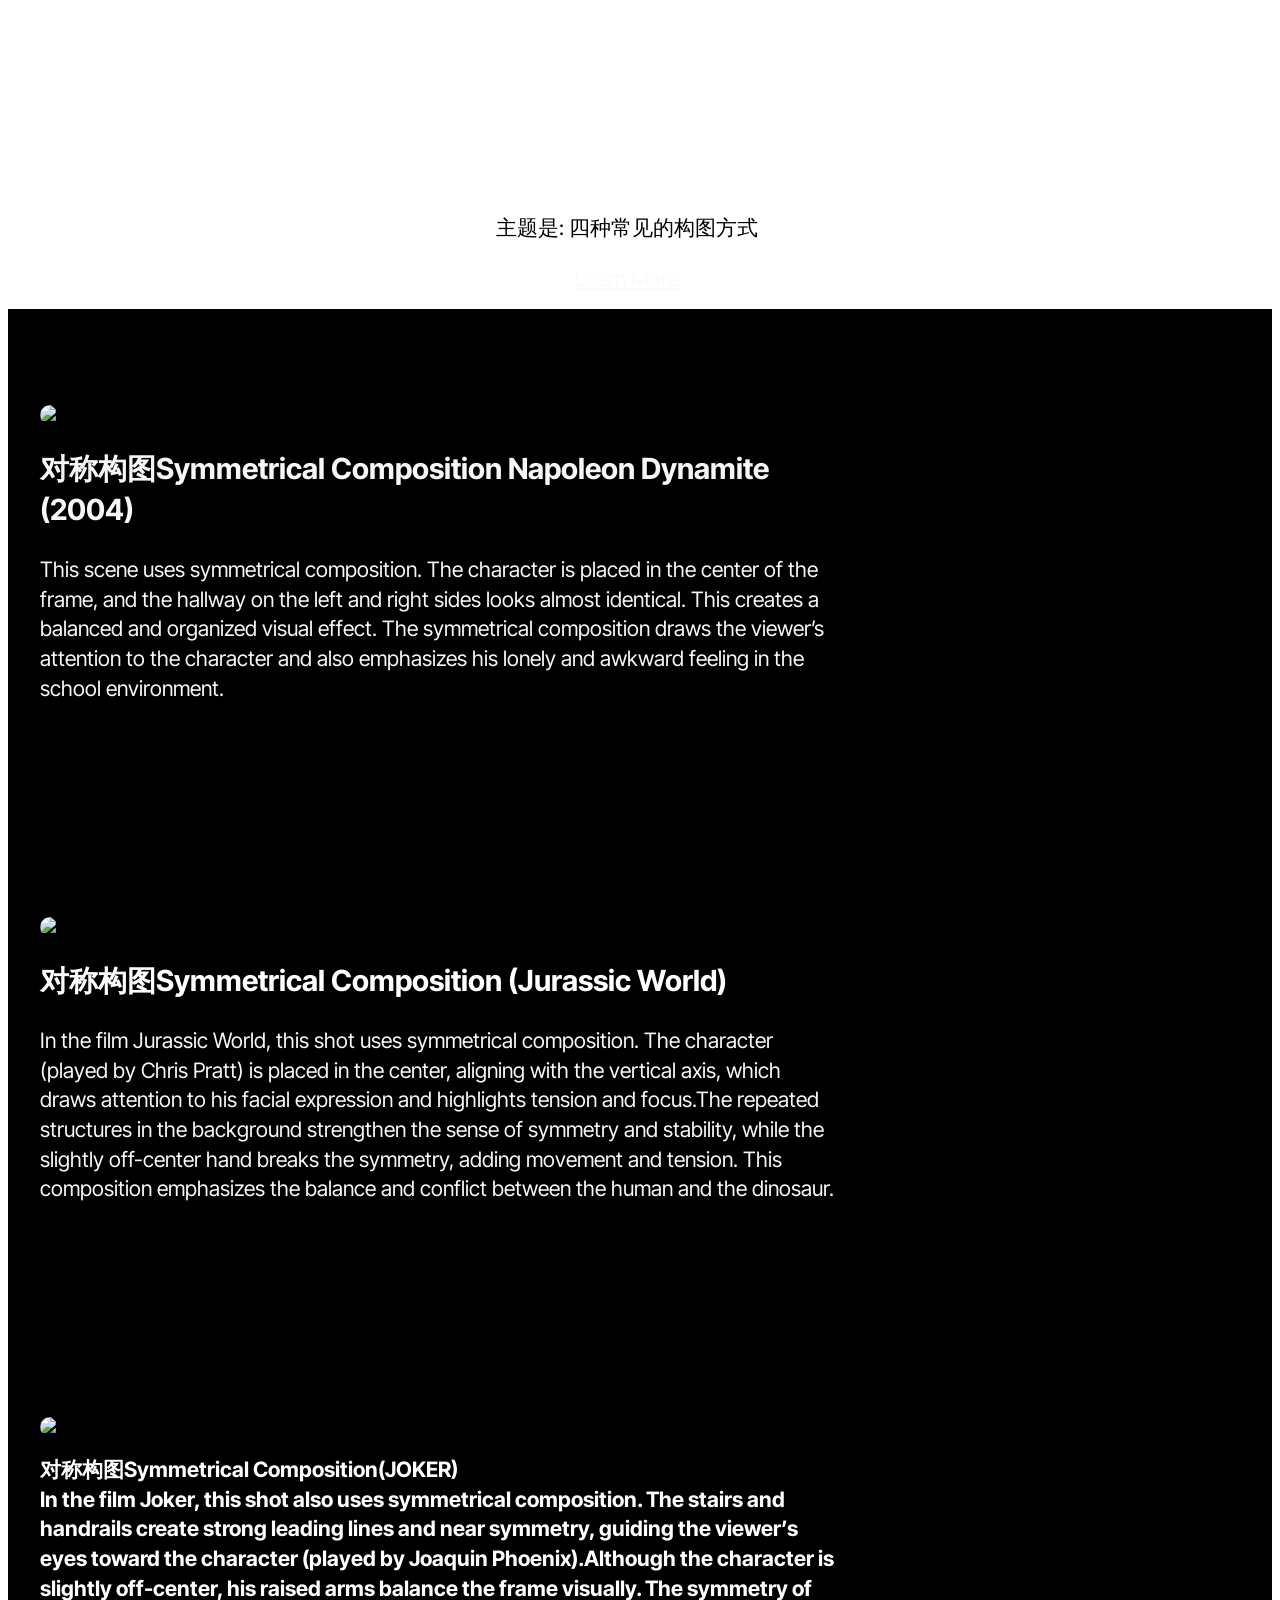
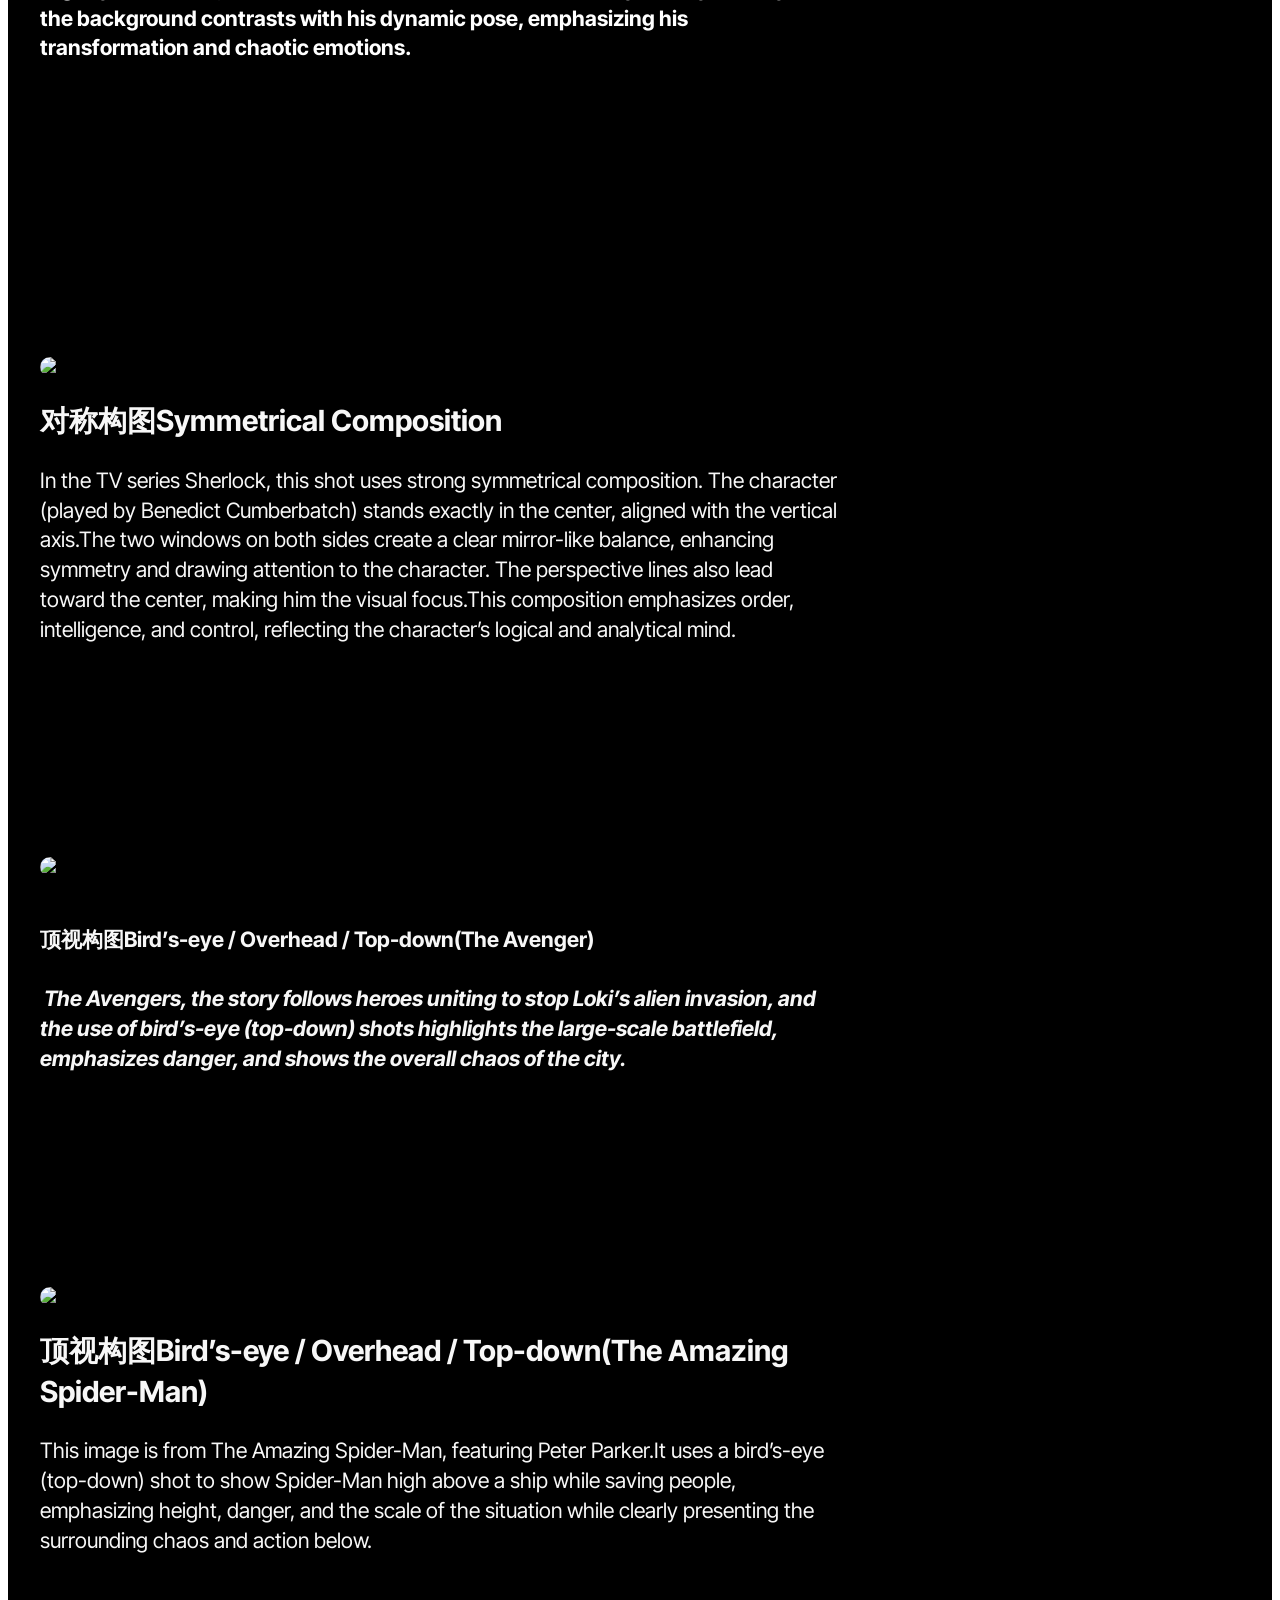
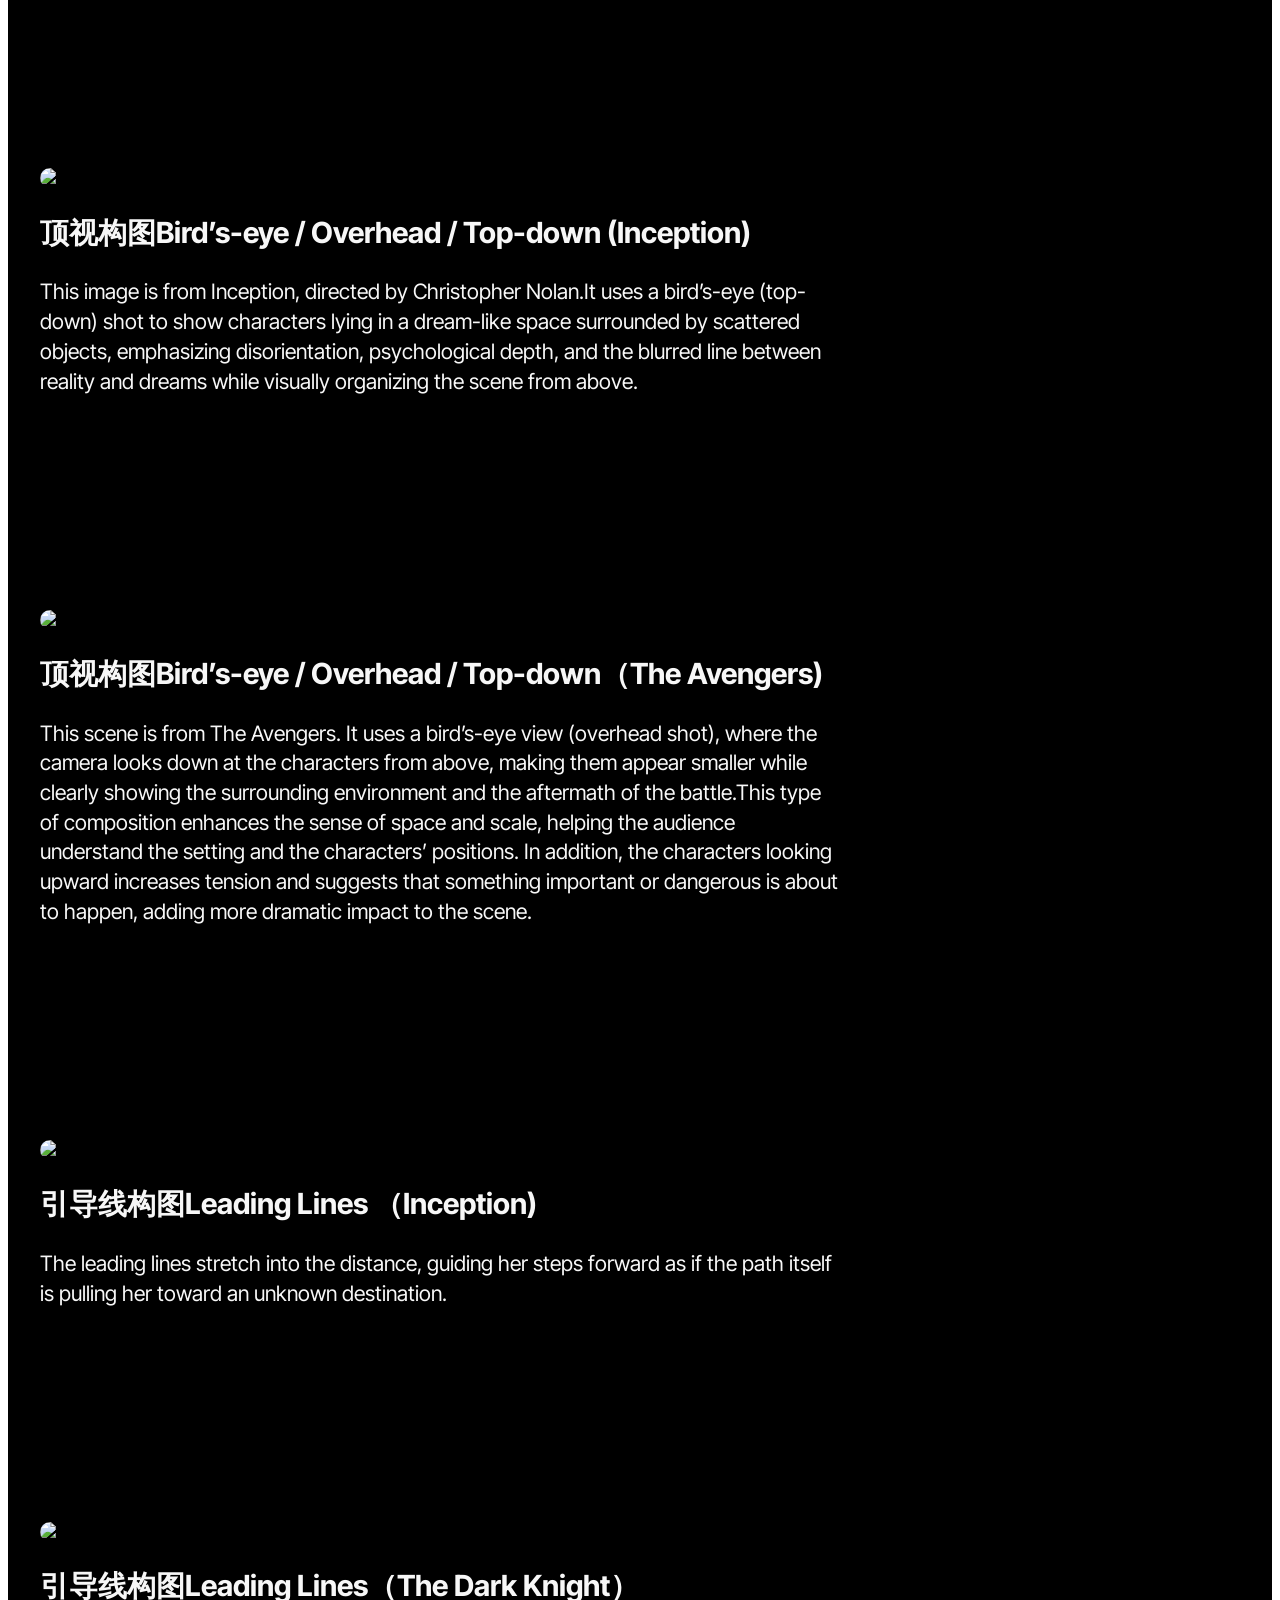
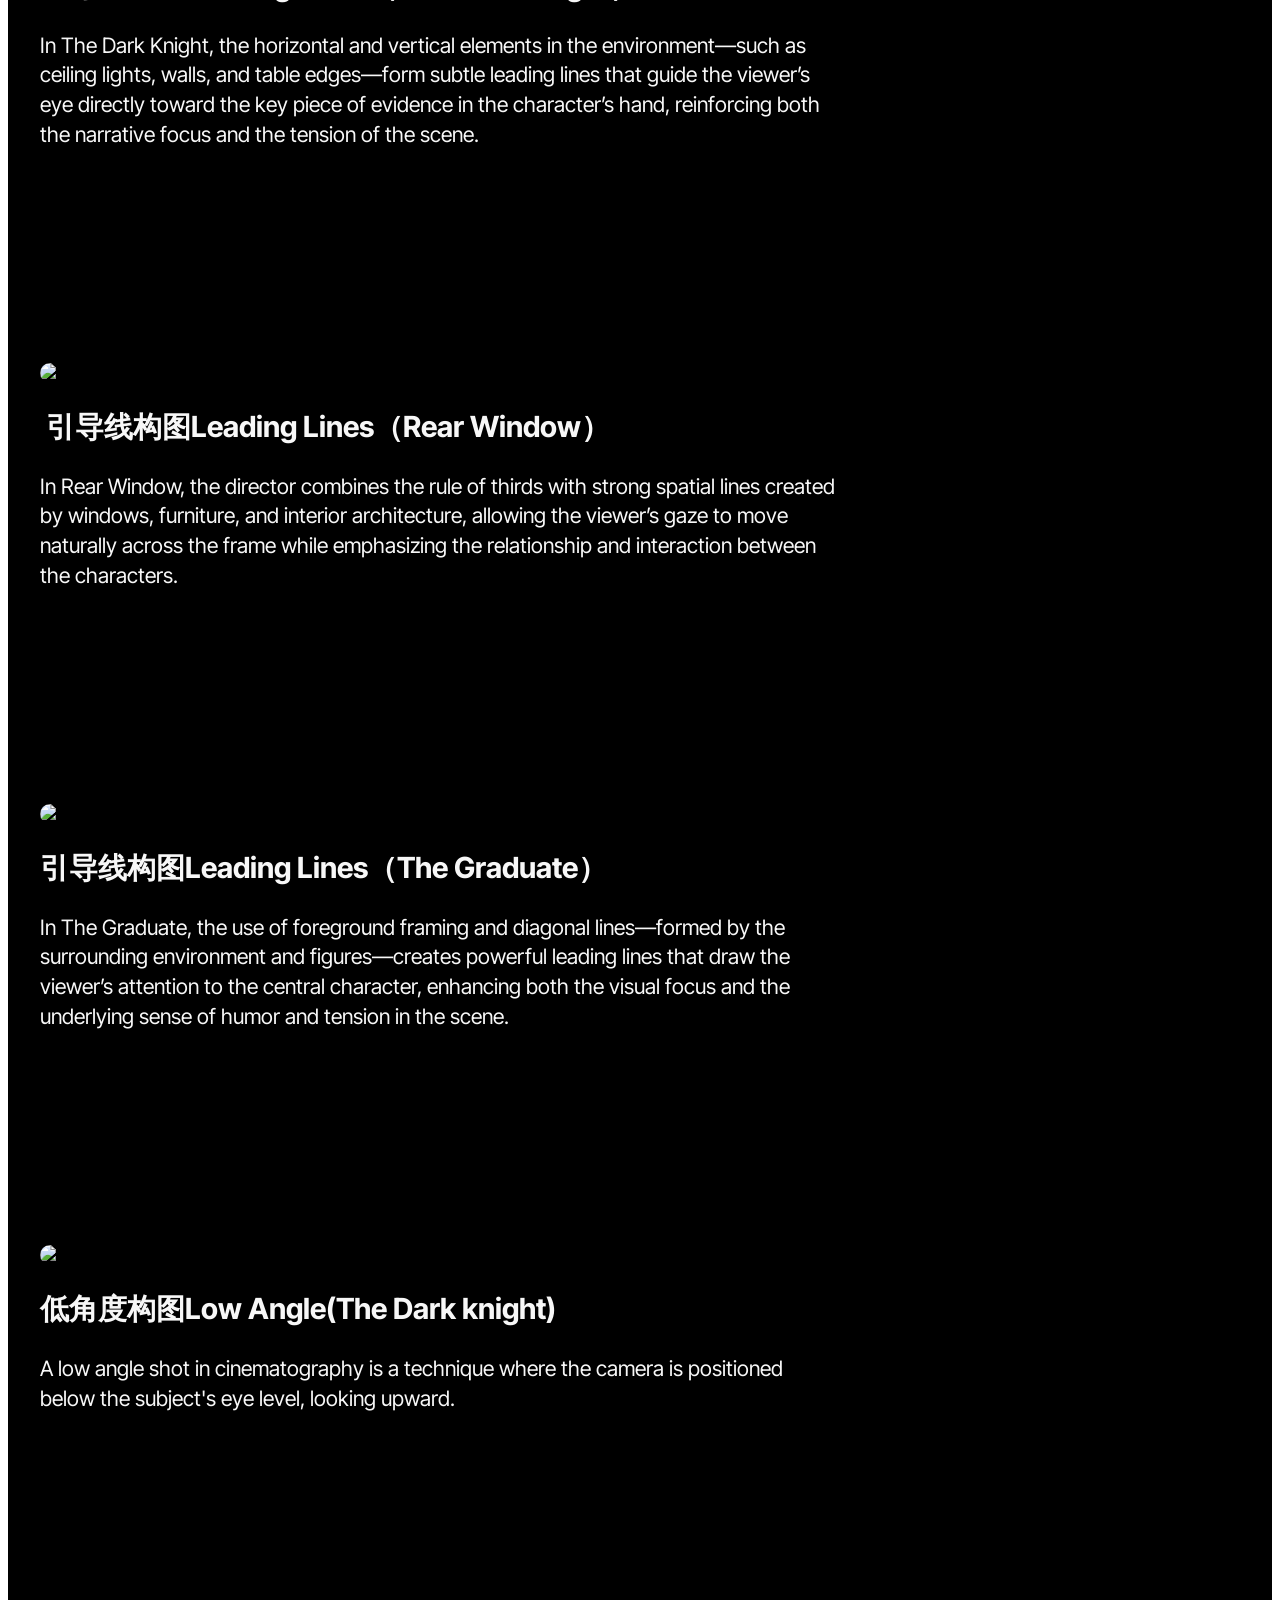
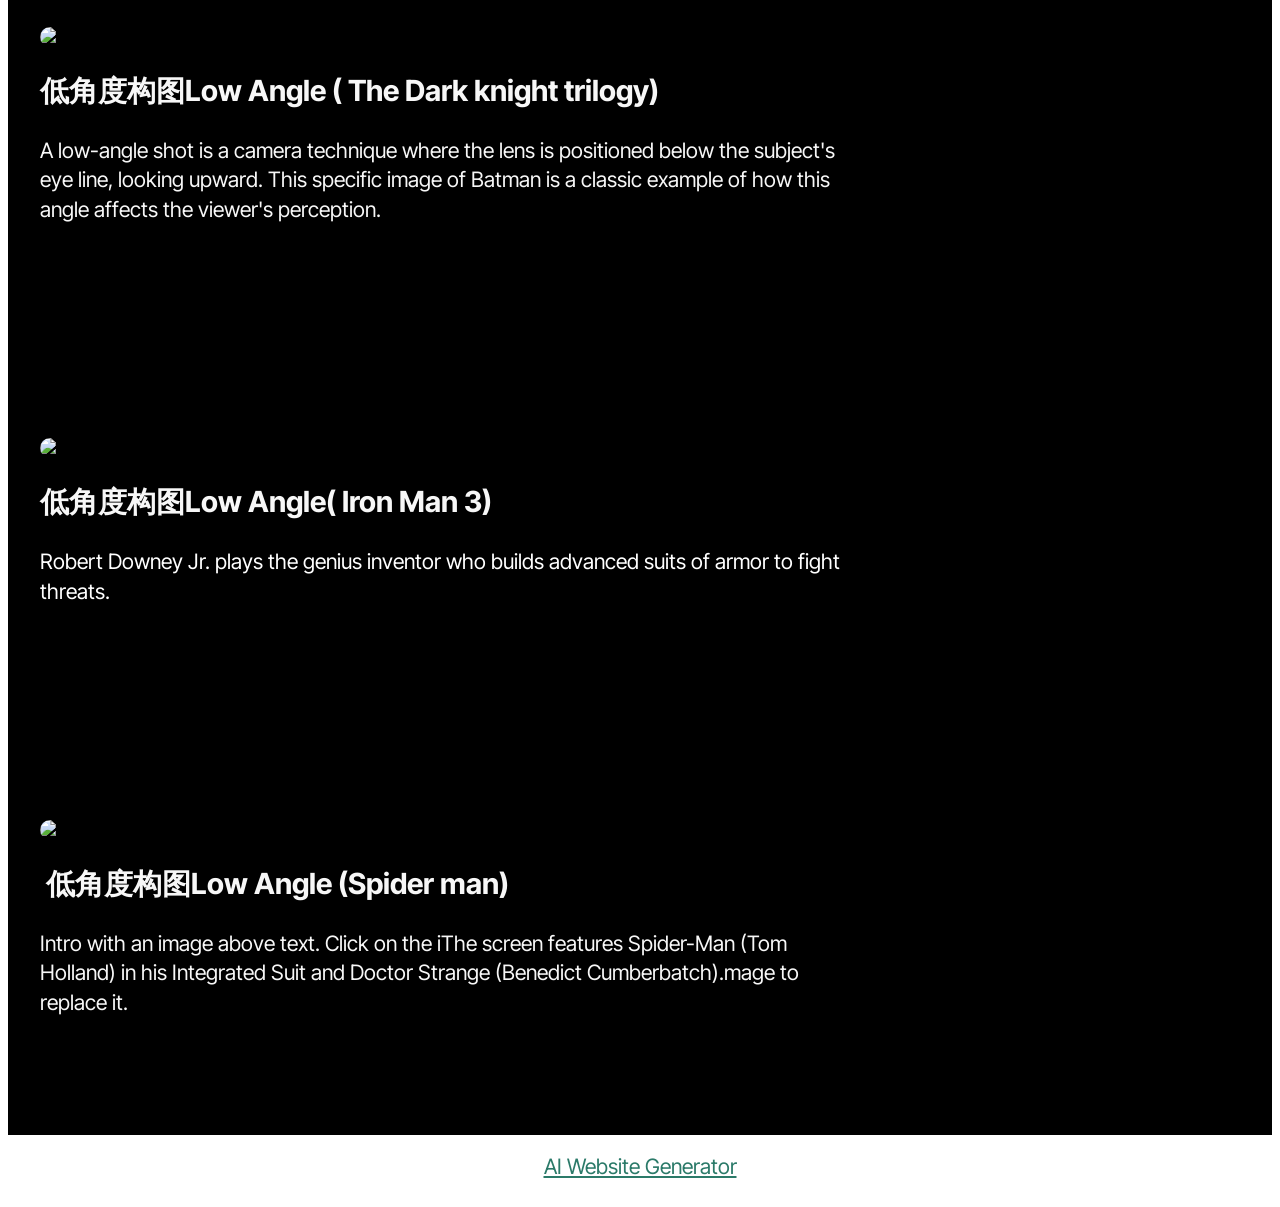
==== commit 2cf01caa: "create github pages" ====
--- a/index.html
+++ b/index.html
@@ -17,7 +17,7 @@
   <link rel="stylesheet" href="assets/theme/css/style.css">
   <link rel="preload" href="https://fonts.googleapis.com/css?family=Inter+Tight:100,200,300,400,500,600,700,800,900,100i,200i,300i,400i,500i,600i,700i,800i,900i&display=swap" as="style" onload="this.onload=null;this.rel='stylesheet'">
   <noscript><link rel="stylesheet" href="https://fonts.googleapis.com/css?family=Inter+Tight:100,200,300,400,500,600,700,800,900,100i,200i,300i,400i,500i,600i,700i,800i,900i&display=swap"></noscript>
-  <link rel="preload" as="style" href="assets/mobirise/css/mbr-additional.css?v=OstCzH"><link rel="stylesheet" href="assets/mobirise/css/mbr-additional.css?v=OstCzH" type="text/css">
+  <link rel="preload" as="style" href="assets/mobirise/css/mbr-additional.css?v=CzIRxX"><link rel="stylesheet" href="assets/mobirise/css/mbr-additional.css?v=CzIRxX" type="text/css">
 
   
   
@@ -361,7 +361,7 @@
       </div>
     </div>
   </div>
-</section><section class="display-7" style="padding: 0;align-items: center;justify-content: center;flex-wrap: wrap;    align-content: center;display: flex;position: relative;height: 4rem;"><a href="https://mobiri.se/4654952" style="flex: 1 1;height: 4rem;position: absolute;width: 100%;z-index: 1;"><img alt="" style="height: 4rem;" src="[data-uri]"></a><p style="margin: 0;text-align: center;" class="display-7">&#8204;</p><a style="z-index:1" href="https://mobirise.com/drag-drop-website-builder.html">Drag and Drop Website Builder</a></section><script src="assets/bootstrap/js/bootstrap.bundle.min.js"></script>  <script src="assets/parallax/jarallax.js"></script>  <script src="assets/smoothscroll/smooth-scroll.js"></script>  <script src="assets/ytplayer/index.js"></script>  <script src="assets/theme/js/script.js"></script>  
+</section><section class="display-7" style="padding: 0;align-items: center;justify-content: center;flex-wrap: wrap;    align-content: center;display: flex;position: relative;height: 4rem;"><a href="https://mobiri.se/4654952" style="flex: 1 1;height: 4rem;position: absolute;width: 100%;z-index: 1;"><img alt="" style="height: 4rem;" src="[data-uri]"></a><p style="margin: 0;text-align: center;" class="display-7">&#8204;</p><a style="z-index:1" href="https://mobirise.com/builder/ai-website-generator.html">AI Website Generator</a></section><script src="assets/bootstrap/js/bootstrap.bundle.min.js"></script>  <script src="assets/parallax/jarallax.js"></script>  <script src="assets/smoothscroll/smooth-scroll.js"></script>  <script src="assets/ytplayer/index.js"></script>  <script src="assets/theme/js/script.js"></script>  
   
   
   <input name="animation" type="hidden">
--- a/assets/mobirise/css/mbr-additional.css
+++ b/assets/mobirise/css/mbr-additional.css
@@ -1055,3 +1055,7 @@
 .cid-vgJaBACimf .mbr-section-title {
   color: #f7f7f7;
 }
+.cid-vgJaBACimf .mbr-text,
+.cid-vgJaBACimf .mbr-section-btn {
+  color: #f7f7f7;
+}
--- a/assets/mobirise/css/mbr-additional.css
+++ b/assets/mobirise/css/mbr-additional.css
@@ -1055,3 +1055,7 @@
 .cid-vgJaBACimf .mbr-section-title {
   color: #f7f7f7;
 }
+.cid-vgJaBACimf .mbr-text,
+.cid-vgJaBACimf .mbr-section-btn {
+  color: #f7f7f7;
+}
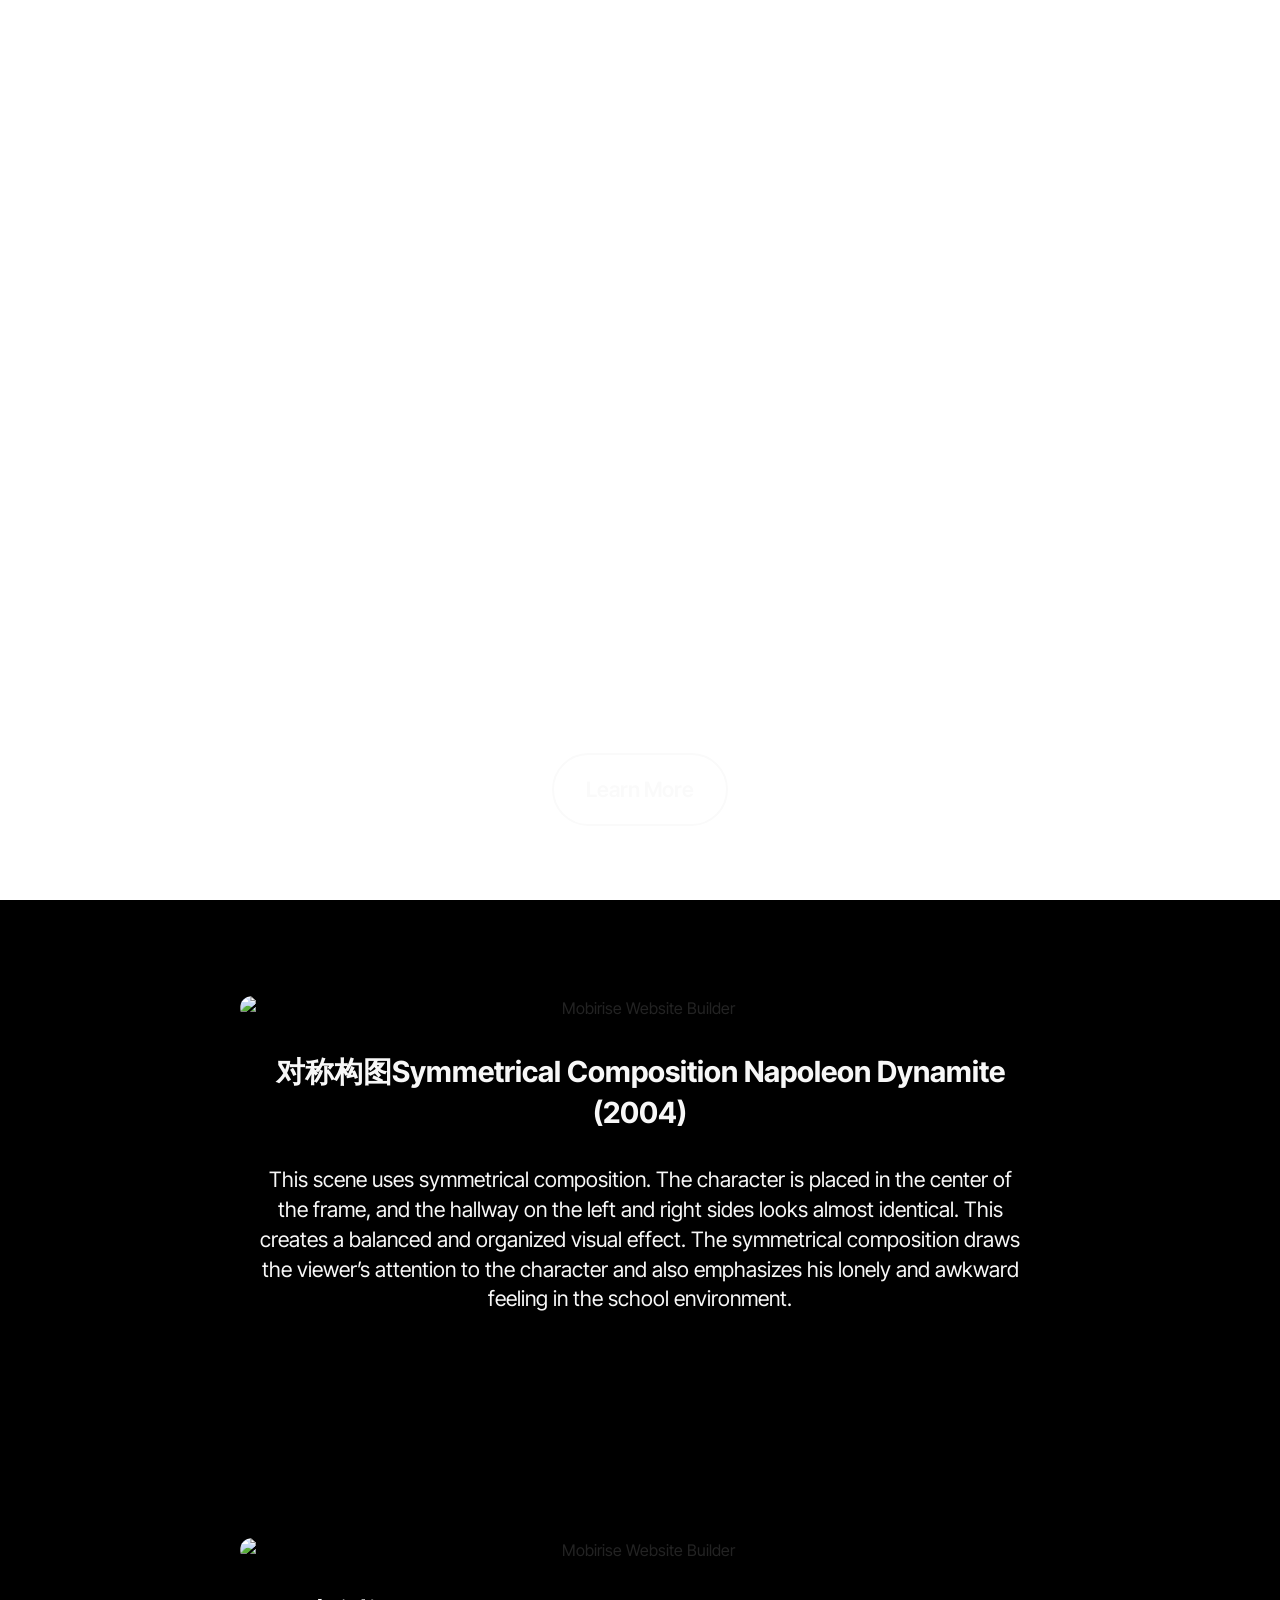
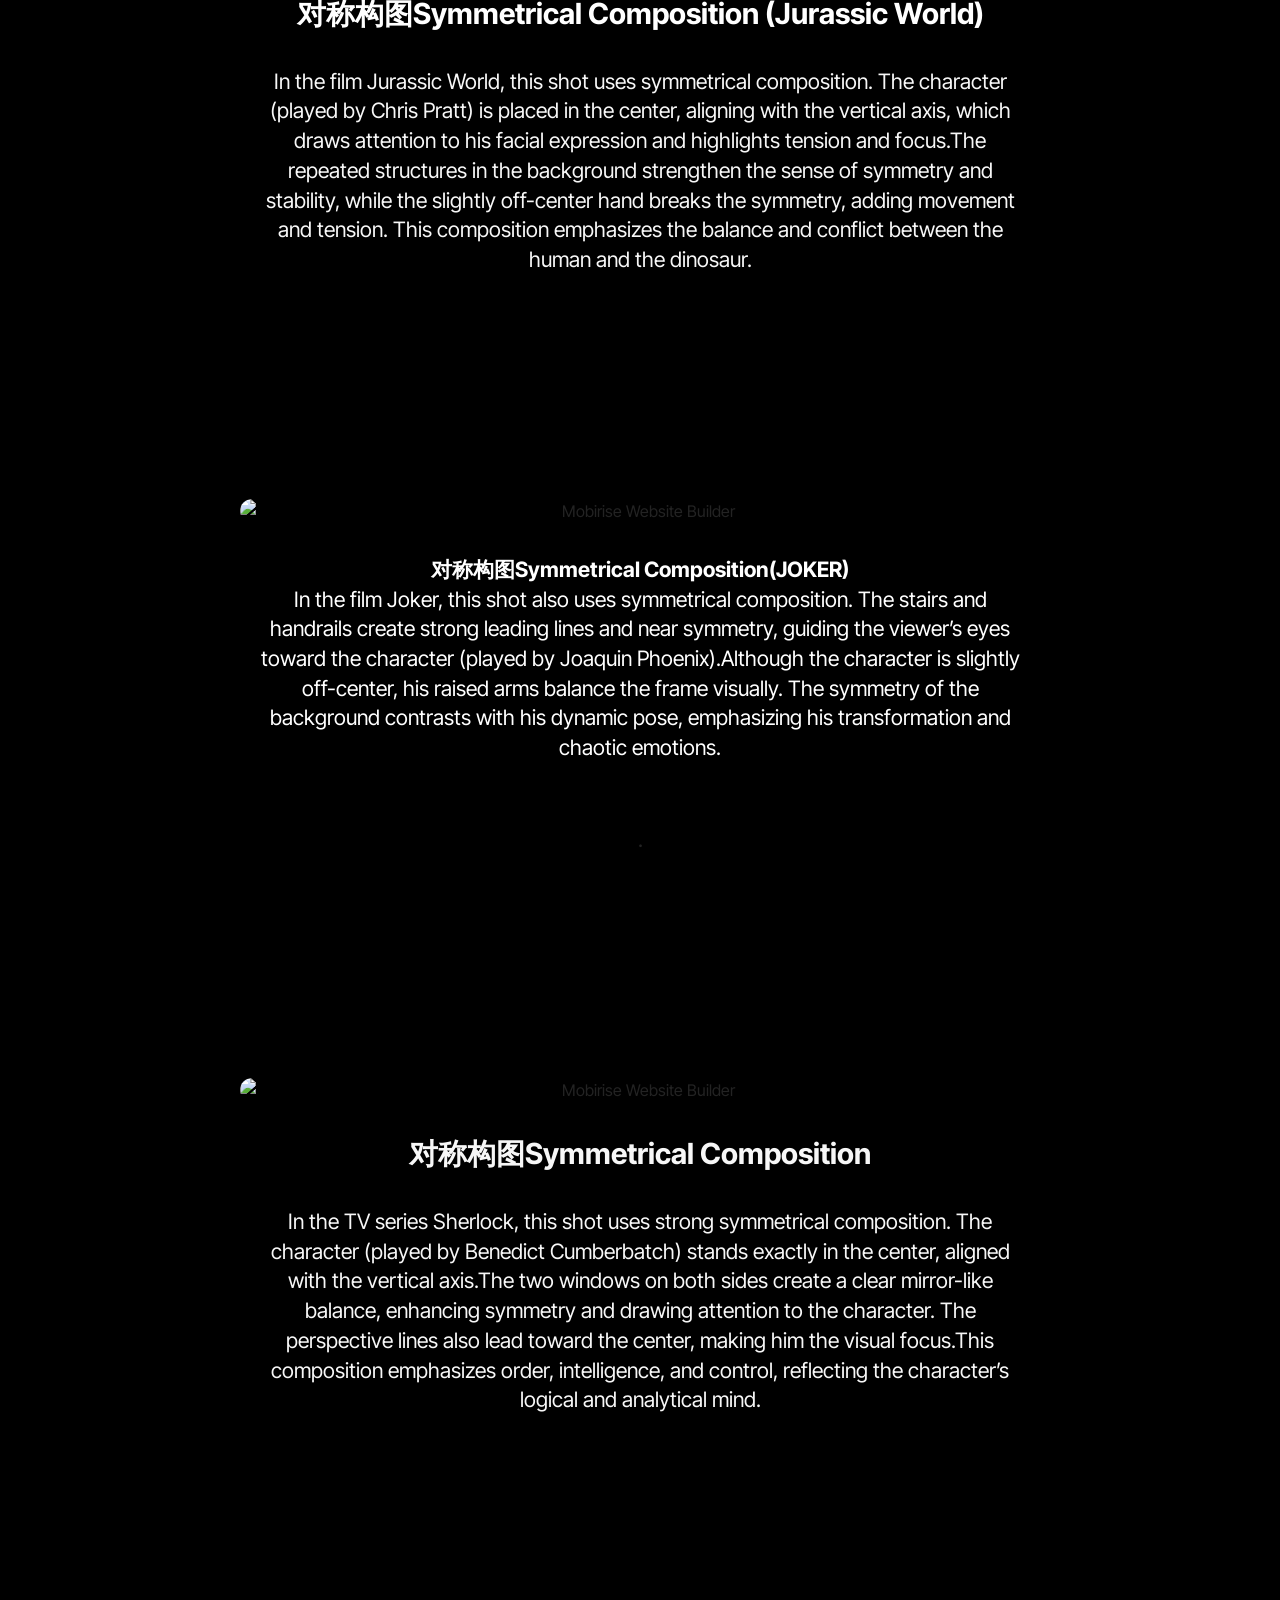
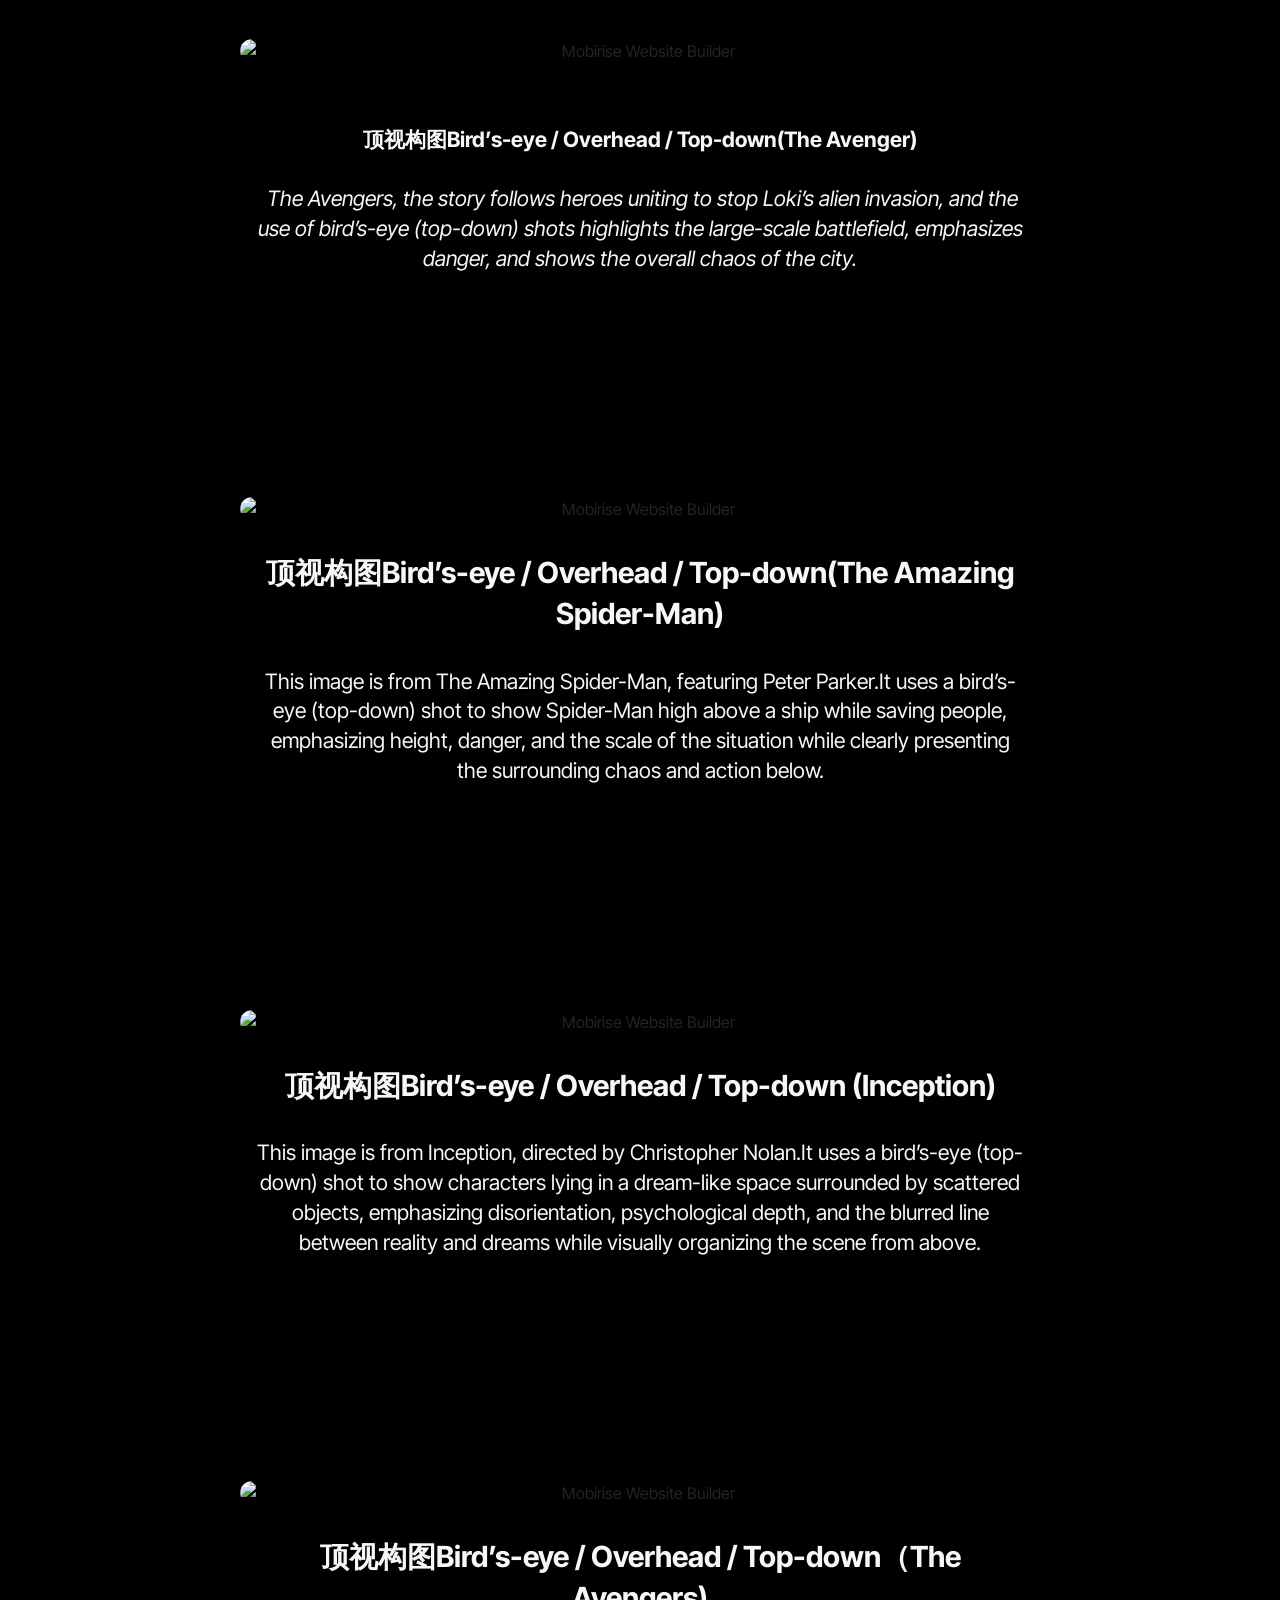
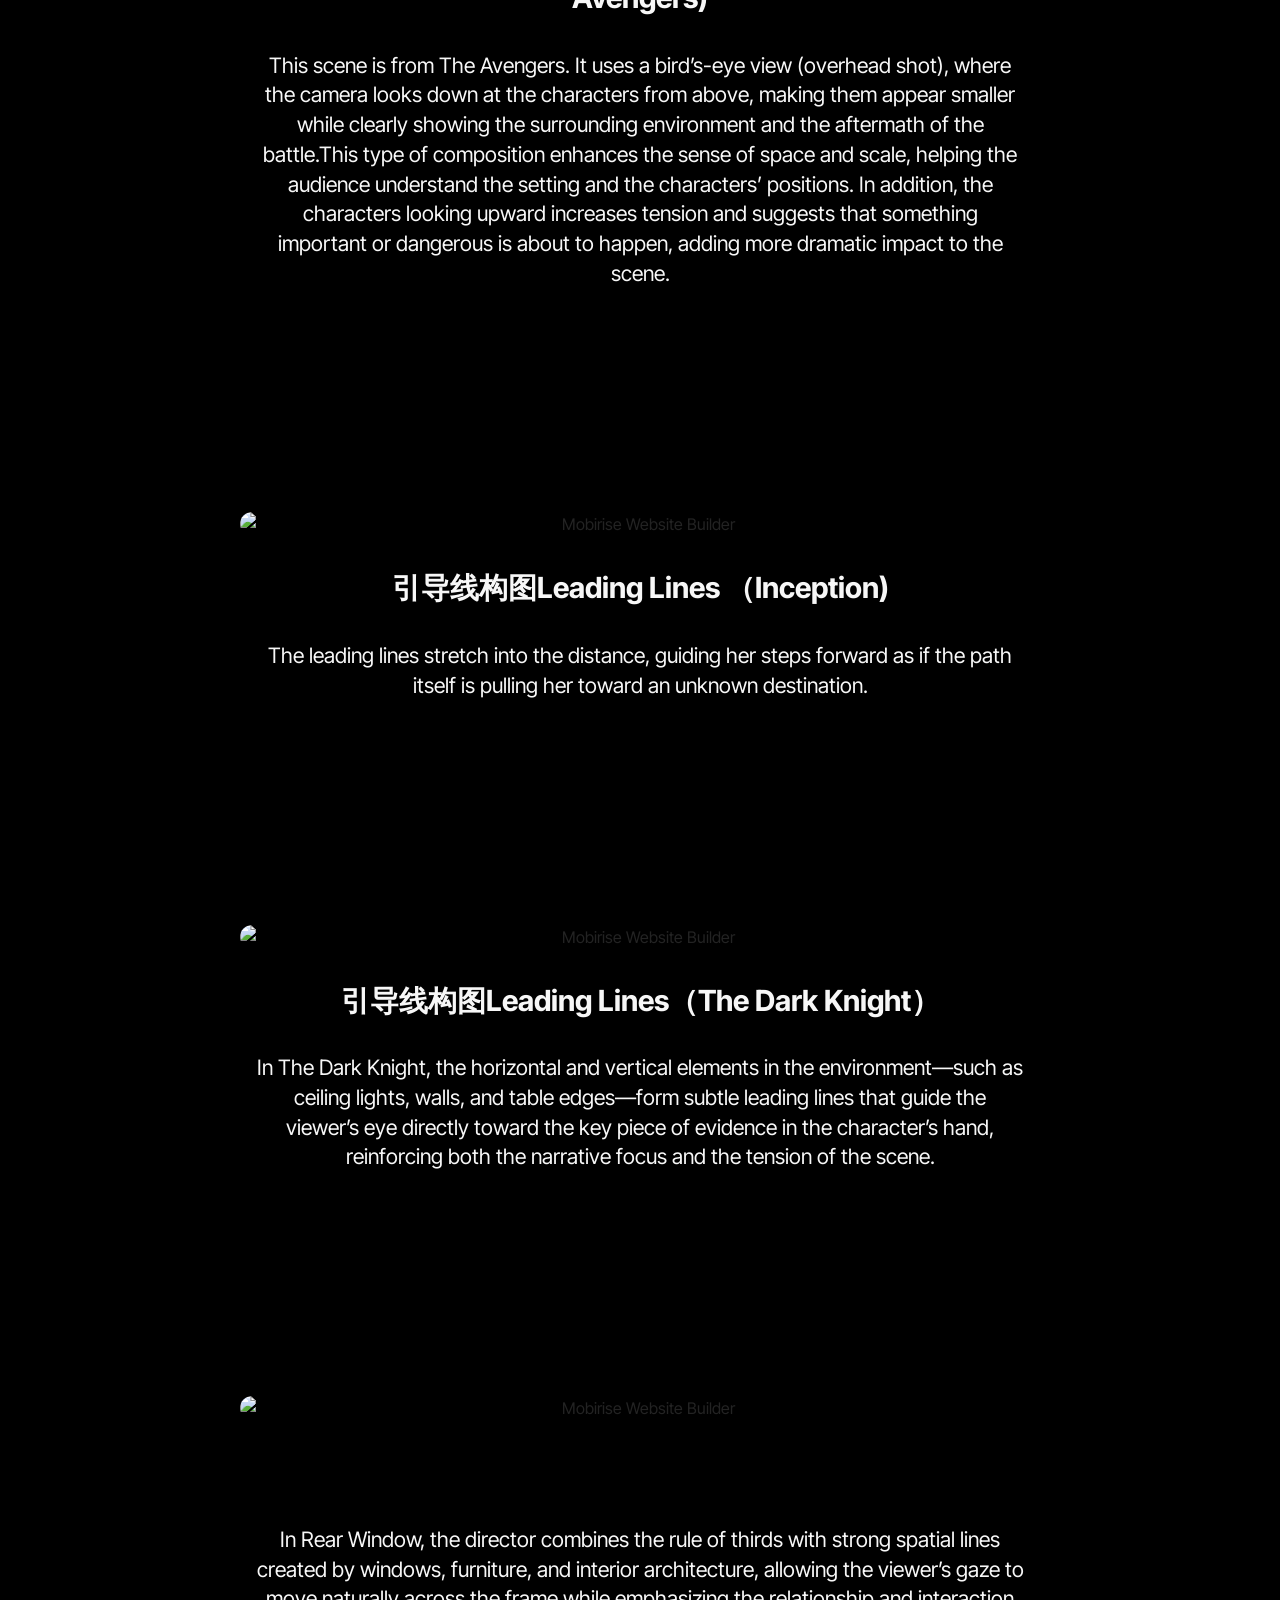
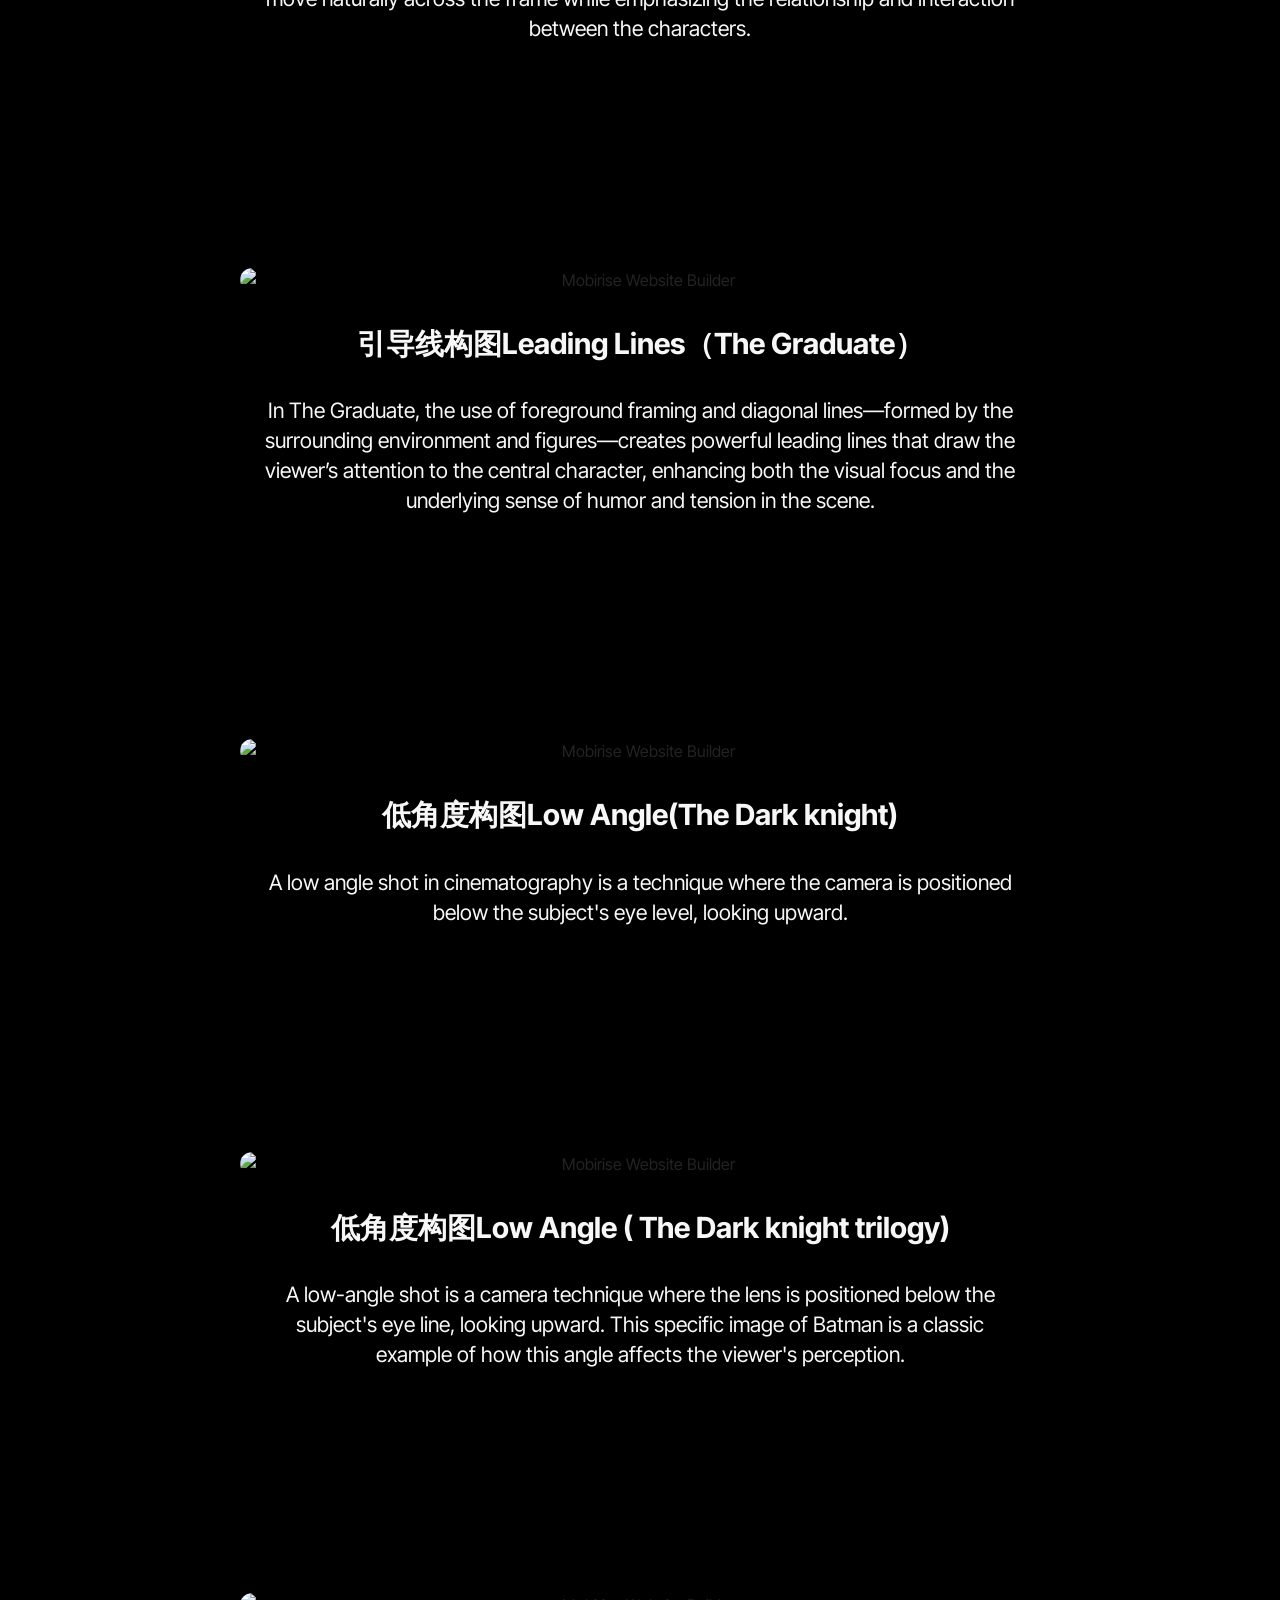
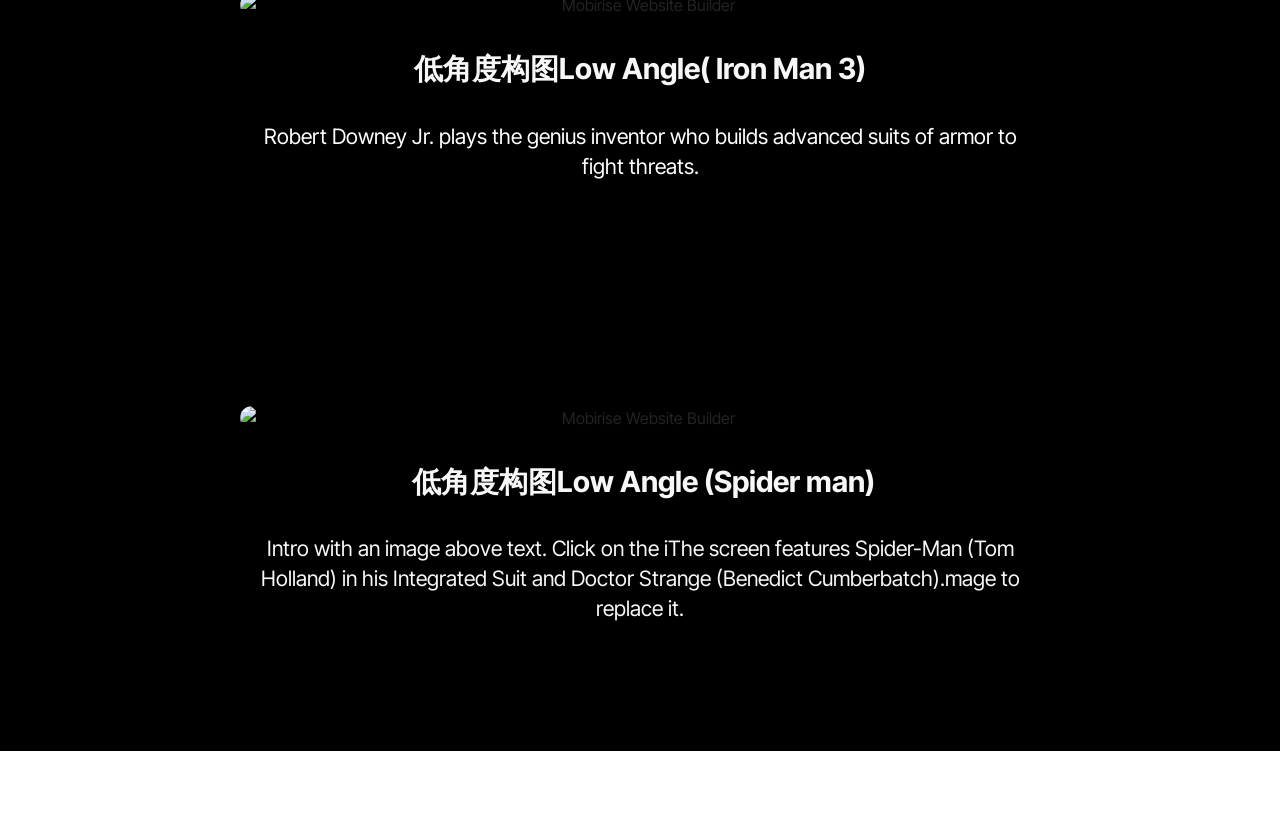
==== commit 45fffc8f: "create github pages" ====
--- a/index.html
+++ b/index.html
@@ -17,7 +17,7 @@
   <link rel="stylesheet" href="assets/theme/css/style.css">
   <link rel="preload" href="https://fonts.googleapis.com/css?family=Inter+Tight:100,200,300,400,500,600,700,800,900,100i,200i,300i,400i,500i,600i,700i,800i,900i&display=swap" as="style" onload="this.onload=null;this.rel='stylesheet'">
   <noscript><link rel="stylesheet" href="https://fonts.googleapis.com/css?family=Inter+Tight:100,200,300,400,500,600,700,800,900,100i,200i,300i,400i,500i,600i,700i,800i,900i&display=swap"></noscript>
-  <link rel="preload" as="style" href="assets/mobirise/css/mbr-additional.css?v=CzIRxX"><link rel="stylesheet" href="assets/mobirise/css/mbr-additional.css?v=CzIRxX" type="text/css">
+  <link rel="preload" as="style" href="assets/mobirise/css/mbr-additional.css?v=Ng6yoO"><link rel="stylesheet" href="assets/mobirise/css/mbr-additional.css?v=Ng6yoO" type="text/css">
 
   
   
--- a/assets/parallax/jarallax.css
+++ b/assets/parallax/jarallax.css
@@ -0,0 +1,15 @@
+.jarallax {
+    position: relative;
+    z-index: 0;
+}
+.jarallax > .jarallax-img {
+    position: absolute;
+    object-fit: cover;
+    /* support for plugin https://github.com/bfred-it/object-fit-images */
+    font-family: 'object-fit: cover;';
+    top: 0;
+    left: 0;
+    width: 100%;
+    height: 100%;
+    z-index: -1;
+}
--- a/assets/theme/css/style.css
+++ b/assets/theme/css/style.css
@@ -0,0 +1,965 @@
+@charset "UTF-8";
+section {
+  background-color: #ffffff;
+}
+
+body {
+  font-style: normal;
+  line-height: 1.5;
+  font-weight: 400;
+  color: #232323;
+  position: relative;
+}
+
+button {
+  background-color: transparent;
+  border-color: transparent;
+}
+
+.embla__button,
+.carousel-control {
+  background-color: #edefea !important;
+  opacity: 0.8 !important;
+  color: #464845 !important;
+  border-color: #edefea !important;
+}
+
+.carousel .close,
+.modalWindow .close {
+  background-color: #edefea !important;
+  color: #464845 !important;
+  border-color: #edefea !important;
+  opacity: 0.8 !important;
+}
+
+.carousel .close:hover,
+.modalWindow .close:hover {
+  opacity: 1 !important;
+}
+
+.carousel-indicators li {
+  background-color: #edefea !important;
+  border: 2px solid #464845 !important;
+}
+
+.carousel-indicators li:hover,
+.carousel-indicators li:active {
+  opacity: 0.8 !important;
+}
+
+.embla__button:hover,
+.carousel-control:hover {
+  background-color: #edefea !important;
+  opacity: 1 !important;
+}
+
+.modalWindow-video-container {
+  height: 80%;
+}
+
+section,
+.container,
+.container-fluid {
+  position: relative;
+  word-wrap: break-word;
+}
+
+a.mbr-iconfont:hover {
+  text-decoration: none;
+}
+
+.article .lead p,
+.article .lead ul,
+.article .lead ol,
+.article .lead pre,
+.article .lead blockquote {
+  margin-bottom: 0;
+}
+
+a {
+  font-style: normal;
+  font-weight: 400;
+  cursor: pointer;
+}
+a, a:hover {
+  text-decoration: none;
+}
+
+.mbr-section-title {
+  font-style: normal;
+  line-height: 1.3;
+}
+
+.mbr-section-subtitle {
+  line-height: 1.3;
+}
+
+.mbr-text {
+  font-style: normal;
+  line-height: 1.7;
+}
+
+h1,
+h2,
+h3,
+h4,
+h5,
+h6,
+.display-1,
+.display-2,
+.display-4,
+.display-5,
+.display-7,
+span,
+p,
+a {
+  line-height: 1;
+  word-break: break-word;
+  word-wrap: break-word;
+  font-weight: 400;
+}
+
+b,
+strong {
+  font-weight: bold;
+}
+
+input:-webkit-autofill, input:-webkit-autofill:hover, input:-webkit-autofill:focus, input:-webkit-autofill:active {
+  transition-delay: 9999s;
+  -webkit-transition-property: background-color, color;
+  transition-property: background-color, color;
+}
+
+textarea[type=hidden] {
+  display: none;
+}
+
+section {
+  background-position: 50% 50%;
+  background-repeat: no-repeat;
+  background-size: cover;
+}
+section .mbr-background-video,
+section .mbr-background-video-preview {
+  position: absolute;
+  bottom: 0;
+  left: 0;
+  right: 0;
+  top: 0;
+}
+
+.hidden {
+  visibility: hidden;
+}
+
+.mbr-z-index20 {
+  z-index: 20;
+}
+
+/*! Base colors */
+.mbr-white {
+  color: #ffffff;
+}
+
+.mbr-black {
+  color: #111111;
+}
+
+.mbr-bg-white {
+  background-color: #ffffff;
+}
+
+.mbr-bg-black {
+  background-color: #000000;
+}
+
+/*! Text-aligns */
+.align-left {
+  text-align: left;
+}
+
+.align-center {
+  text-align: center;
+}
+
+.align-right {
+  text-align: right;
+}
+
+/*! Font-weight  */
+.mbr-light {
+  font-weight: 300;
+}
+
+.mbr-regular {
+  font-weight: 400;
+}
+
+.mbr-semibold {
+  font-weight: 500;
+}
+
+.mbr-bold {
+  font-weight: 700;
+}
+
+/*! Media  */
+.media-content {
+  flex-basis: 100%;
+}
+
+.media-container-row {
+  display: flex;
+  flex-direction: row;
+  flex-wrap: wrap;
+  justify-content: center;
+  align-content: center;
+  align-items: start;
+}
+.media-container-row .media-size-item {
+  width: 400px;
+}
+
+.media-container-column {
+  display: flex;
+  flex-direction: column;
+  flex-wrap: wrap;
+  justify-content: center;
+  align-content: center;
+  align-items: stretch;
+}
+.media-container-column > * {
+  width: 100%;
+}
+
+@media (min-width: 992px) {
+  .media-container-row {
+    flex-wrap: nowrap;
+  }
+}
+figure {
+  margin-bottom: 0;
+  overflow: hidden;
+}
+
+figure[mbr-media-size] {
+  transition: width 0.1s;
+}
+
+img,
+iframe {
+  display: block;
+  width: 100%;
+}
+
+.card {
+  background-color: transparent;
+  border: none;
+}
+
+.card-box {
+  width: 100%;
+}
+
+.card-img {
+  text-align: center;
+  flex-shrink: 0;
+  -webkit-flex-shrink: 0;
+}
+
+.media {
+  max-width: 100%;
+  margin: 0 auto;
+}
+
+.mbr-figure {
+  align-self: center;
+}
+
+.media-container > div {
+  max-width: 100%;
+}
+
+.mbr-figure img,
+.card-img img {
+  width: 100%;
+}
+
+@media (max-width: 991px) {
+  .media-size-item {
+    width: auto !important;
+  }
+  .media {
+    width: auto;
+  }
+  .mbr-figure {
+    width: 100% !important;
+  }
+}
+/*! Buttons */
+.mbr-section-btn {
+  margin-left: -0.6rem;
+  margin-right: -0.6rem;
+  font-size: 0;
+}
+
+.btn {
+  font-weight: 600;
+  border-width: 1px;
+  font-style: normal;
+  margin: 0.6rem 0.6rem;
+  white-space: normal;
+  transition: all 0.2s ease-in-out;
+  display: inline-flex;
+  align-items: center;
+  justify-content: center;
+  word-break: break-word;
+}
+
+.btn-sm {
+  font-weight: 600;
+  letter-spacing: 0px;
+  transition: all 0.3s ease-in-out;
+}
+
+.btn-md {
+  font-weight: 600;
+  letter-spacing: 0px;
+  transition: all 0.3s ease-in-out;
+}
+
+.btn-lg {
+  font-weight: 600;
+  letter-spacing: 0px;
+  transition: all 0.3s ease-in-out;
+}
+
+.btn-form {
+  margin: 0;
+}
+.btn-form:hover {
+  cursor: pointer;
+}
+
+nav .mbr-section-btn {
+  margin-left: 0rem;
+  margin-right: 0rem;
+}
+
+/*! Btn icon margin */
+.btn .mbr-iconfont,
+.btn.btn-sm .mbr-iconfont {
+  order: 1;
+  cursor: pointer;
+  margin-left: 0.5rem;
+  vertical-align: sub;
+}
+
+.btn.btn-md .mbr-iconfont,
+.btn.btn-md .mbr-iconfont {
+  margin-left: 0.8rem;
+}
+
+.mbr-regular {
+  font-weight: 400;
+}
+
+.mbr-semibold {
+  font-weight: 500;
+}
+
+.mbr-bold {
+  font-weight: 700;
+}
+
+[type=submit] {
+  -webkit-appearance: none;
+}
+
+/*! Full-screen */
+.mbr-fullscreen .mbr-overlay {
+  min-height: 100vh;
+}
+
+.mbr-fullscreen {
+  display: flex;
+  display: -moz-flex;
+  display: -ms-flex;
+  display: -o-flex;
+  align-items: center;
+  min-height: 100vh;
+  padding-top: 3rem;
+  padding-bottom: 3rem;
+}
+
+/*! Map */
+.map {
+  height: 25rem;
+  position: relative;
+}
+.map iframe {
+  width: 100%;
+  height: 100%;
+}
+
+/*! Scroll to top arrow */
+.mbr-arrow-up {
+  bottom: 25px;
+  right: 90px;
+  position: fixed;
+  text-align: right;
+  z-index: 5000;
+  color: #ffffff;
+  font-size: 22px;
+}
+
+.mbr-arrow-up a {
+  background: rgba(0, 0, 0, 0.2);
+  border-radius: 50%;
+  color: #fff;
+  display: inline-block;
+  height: 60px;
+  width: 60px;
+  border: 2px solid #fff;
+  outline-style: none !important;
+  position: relative;
+  text-decoration: none;
+  transition: all 0.3s ease-in-out;
+  cursor: pointer;
+  text-align: center;
+}
+.mbr-arrow-up a:hover {
+  background-color: rgba(0, 0, 0, 0.4);
+}
+.mbr-arrow-up a i {
+  line-height: 60px;
+}
+
+.mbr-arrow-up-icon {
+  display: block;
+  color: #fff;
+}
+
+.mbr-arrow-up-icon::before {
+  content: "›";
+  display: inline-block;
+  font-family: serif;
+  font-size: 22px;
+  line-height: 1;
+  font-style: normal;
+  position: relative;
+  top: 6px;
+  left: -4px;
+  transform: rotate(-90deg);
+}
+
+/*! Arrow Down */
+.mbr-arrow {
+  position: absolute;
+  bottom: 45px;
+  left: 50%;
+  width: 60px;
+  height: 60px;
+  cursor: pointer;
+  background-color: rgba(80, 80, 80, 0.5);
+  border-radius: 50%;
+  transform: translateX(-50%);
+}
+@media (max-width: 767px) {
+  .mbr-arrow {
+    display: none;
+  }
+}
+.mbr-arrow > a {
+  display: inline-block;
+  text-decoration: none;
+  outline-style: none;
+  animation: arrowdown 1.7s ease-in-out infinite;
+  color: #ffffff;
+}
+.mbr-arrow > a > i {
+  position: absolute;
+  top: -2px;
+  left: 15px;
+  font-size: 2rem;
+}
+
+#scrollToTop a i::before {
+  content: "";
+  position: absolute;
+  display: block;
+  border-bottom: 2.5px solid #fff;
+  border-left: 2.5px solid #fff;
+  width: 27.8%;
+  height: 27.8%;
+  left: 50%;
+  top: 51%;
+  transform: translateY(-30%) translateX(-50%) rotate(135deg);
+}
+
+@keyframes arrowdown {
+  0% {
+    transform: translateY(0px);
+  }
+  50% {
+    transform: translateY(-5px);
+  }
+  100% {
+    transform: translateY(0px);
+  }
+}
+@media (max-width: 500px) {
+  .mbr-arrow-up {
+    left: 0;
+    right: 0;
+    text-align: center;
+  }
+}
+/*Gradients animation*/
+@keyframes gradient-animation {
+  from {
+    background-position: 0% 100%;
+    animation-timing-function: ease-in-out;
+  }
+  to {
+    background-position: 100% 0%;
+    animation-timing-function: ease-in-out;
+  }
+}
+.bg-gradient {
+  background-size: 200% 200%;
+  animation: gradient-animation 5s infinite alternate;
+  -webkit-animation: gradient-animation 5s infinite alternate;
+}
+
+.menu .navbar-brand {
+  display: -webkit-flex;
+}
+.menu .navbar-brand span {
+  display: flex;
+  display: -webkit-flex;
+}
+.menu .navbar-brand .navbar-caption-wrap {
+  display: -webkit-flex;
+}
+.menu .navbar-brand .navbar-logo img {
+  display: -webkit-flex;
+  width: auto;
+}
+@media (min-width: 768px) and (max-width: 991px) {
+  .menu .navbar-toggleable-sm .navbar-nav {
+    display: -ms-flexbox;
+  }
+}
+@media (max-width: 991px) {
+  .menu .navbar-collapse {
+    max-height: 93.5vh;
+  }
+  .menu .navbar-collapse.show {
+    overflow: auto;
+  }
+}
+@media (min-width: 992px) {
+  .menu .navbar-nav.nav-dropdown {
+    display: -webkit-flex;
+  }
+  .menu .navbar-toggleable-sm .navbar-collapse {
+    display: -webkit-flex !important;
+  }
+  .menu .collapsed .navbar-collapse {
+    max-height: 93.5vh;
+  }
+  .menu .collapsed .navbar-collapse.show {
+    overflow: auto;
+  }
+}
+@media (max-width: 767px) {
+  .menu .navbar-collapse {
+    max-height: 80vh;
+  }
+}
+
+.nav-link .mbr-iconfont {
+  margin-right: 0.5rem;
+}
+
+.navbar {
+  display: -webkit-flex;
+  -webkit-flex-wrap: wrap;
+  -webkit-align-items: center;
+  -webkit-justify-content: space-between;
+}
+
+.navbar-collapse {
+  -webkit-flex-basis: 100%;
+  -webkit-flex-grow: 1;
+  -webkit-align-items: center;
+}
+
+.nav-dropdown .link {
+  padding: 0.667em 1.667em !important;
+  margin: 0 !important;
+}
+
+.nav {
+  display: -webkit-flex;
+  -webkit-flex-wrap: wrap;
+}
+
+.row {
+  display: -webkit-flex;
+  -webkit-flex-wrap: wrap;
+}
+
+.justify-content-center {
+  -webkit-justify-content: center;
+}
+
+.form-inline {
+  display: -webkit-flex;
+}
+
+.card-wrapper {
+  -webkit-flex: 1;
+}
+
+.carousel-control {
+  z-index: 10;
+  display: -webkit-flex;
+}
+
+.carousel-controls {
+  display: -webkit-flex;
+}
+
+.media {
+  display: -webkit-flex;
+}
+
+.form-group:focus {
+  outline: none;
+}
+
+.jq-selectbox__select {
+  padding: 7px 0;
+  position: relative;
+}
+
+.jq-selectbox__dropdown {
+  overflow: hidden;
+  border-radius: 10px;
+  position: absolute;
+  top: 100%;
+  left: 0 !important;
+  width: 100% !important;
+}
+
+.jq-selectbox__trigger-arrow {
+  right: 0;
+  transform: translateY(-50%);
+}
+
+.jq-selectbox li {
+  padding: 1.07em 0.5em;
+}
+
+input[type=range] {
+  padding-left: 0 !important;
+  padding-right: 0 !important;
+}
+
+.modal-dialog,
+.modal-content {
+  height: 100%;
+}
+
+.modal-dialog .carousel-inner {
+  height: calc(100vh - 1.75rem);
+}
+@media (max-width: 575px) {
+  .modal-dialog .carousel-inner {
+    height: calc(100vh - 1rem);
+  }
+}
+
+.carousel-item {
+  text-align: center;
+}
+
+.carousel-item img {
+  margin: auto;
+}
+
+.navbar-toggler {
+  align-self: flex-start;
+  padding: 0.25rem 0.75rem;
+  font-size: 1.25rem;
+  line-height: 1;
+  background: transparent;
+  border: 1px solid transparent;
+  border-radius: 0.25rem;
+}
+
+.navbar-toggler:focus,
+.navbar-toggler:hover {
+  text-decoration: none;
+  box-shadow: none;
+}
+
+.navbar-toggler-icon {
+  display: inline-block;
+  width: 1.5em;
+  height: 1.5em;
+  vertical-align: middle;
+  content: "";
+  background: no-repeat center center;
+  background-size: 100% 100%;
+}
+
+.navbar-toggler-left {
+  position: absolute;
+  left: 1rem;
+}
+
+.navbar-toggler-right {
+  position: absolute;
+  right: 1rem;
+}
+
+.card-img {
+  width: auto;
+}
+
+.menu .navbar.collapsed:not(.beta-menu) {
+  flex-direction: column;
+}
+
+.carousel-item.active,
+.carousel-item-next,
+.carousel-item-prev {
+  display: flex;
+}
+
+.note-air-layout .dropup .dropdown-menu,
+.note-air-layout .navbar-fixed-bottom .dropdown .dropdown-menu {
+  bottom: initial !important;
+}
+
+html,
+body {
+  height: auto;
+  min-height: 100vh;
+}
+
+.dropup .dropdown-toggle::after {
+  display: none;
+}
+
+.form-asterisk {
+  font-family: initial;
+  position: absolute;
+  top: -2px;
+  font-weight: normal;
+}
+
+.form-control-label {
+  position: relative;
+  cursor: pointer;
+  margin-bottom: 0.357em;
+  padding: 0;
+}
+
+.alert {
+  color: #ffffff;
+  border-radius: 0;
+  border: 0;
+  font-size: 1.1rem;
+  line-height: 1.5;
+  margin-bottom: 1.875rem;
+  padding: 1.25rem;
+  position: relative;
+  text-align: center;
+}
+.alert.alert-form::after {
+  background-color: inherit;
+  bottom: -7px;
+  content: "";
+  display: block;
+  height: 14px;
+  left: 50%;
+  margin-left: -7px;
+  position: absolute;
+  transform: rotate(45deg);
+  width: 14px;
+}
+
+.form-control {
+  background-color: #ffffff;
+  background-clip: border-box;
+  color: #232323;
+  line-height: 1rem !important;
+  height: auto;
+  padding: 1.2rem 2rem;
+  transition: border-color 0.25s ease 0s;
+  border: 1px solid transparent !important;
+  border-radius: 4px;
+  box-shadow: rgba(0, 0, 0, 0.07) 0px 1px 1px 0px, rgba(0, 0, 0, 0.07) 0px 1px 3px 0px, rgba(0, 0, 0, 0.03) 0px 0px 0px 1px;
+}
+.form-active .form-control:invalid {
+  border-color: red;
+}
+
+.row > * {
+  padding-right: 1rem;
+  padding-left: 1rem;
+}
+
+form .row {
+  margin-left: -0.6rem;
+  margin-right: -0.6rem;
+}
+form .row [class*=col] {
+  padding-left: 0.6rem;
+  padding-right: 0.6rem;
+}
+
+form .mbr-section-btn {
+  padding-left: 0.6rem;
+  padding-right: 0.6rem;
+}
+
+form .form-check-input {
+  margin-top: 0.5;
+}
+
+textarea.form-control {
+  line-height: 1.5rem !important;
+}
+
+.form-group {
+  margin-bottom: 1.2rem;
+}
+
+.form-control,
+form .btn {
+  min-height: 48px;
+}
+
+.gdpr-block label span.textGDPR input[name=gdpr] {
+  top: 7px;
+}
+
+.form-control:focus {
+  box-shadow: none;
+}
+
+:focus {
+  outline: none;
+}
+
+.mbr-overlay {
+  background-color: #000;
+  bottom: 0;
+  left: 0;
+  opacity: 0.5;
+  position: absolute;
+  right: 0;
+  top: 0;
+  z-index: 0;
+  pointer-events: none;
+}
+
+blockquote {
+  font-style: italic;
+  padding: 3rem;
+  font-size: 1.09rem;
+  position: relative;
+  border-left: 3px solid;
+}
+
+ul,
+ol,
+pre,
+blockquote {
+  margin-bottom: 2.3125rem;
+}
+
+.mt-4 {
+  margin-top: 2rem !important;
+}
+
+.mb-4 {
+  margin-bottom: 2rem !important;
+}
+
+.container,
+.container-fluid {
+  padding-left: 16px;
+  padding-right: 16px;
+}
+
+.row {
+  margin-left: -16px;
+  margin-right: -16px;
+}
+.row > [class*=col] {
+  padding-left: 16px;
+  padding-right: 16px;
+}
+
+@media (min-width: 992px) {
+  .container-fluid {
+    padding-left: 32px;
+    padding-right: 32px;
+  }
+}
+@media (max-width: 991px) {
+  .mbr-container {
+    padding-left: 16px;
+    padding-right: 16px;
+  }
+}
+.app-video-wrapper > img {
+  opacity: 1;
+}
+
+.app-video-wrapper {
+  background: transparent;
+}
+
+.item {
+  position: relative;
+}
+
+.dropdown-menu .dropdown-menu {
+  left: 100%;
+}
+
+.dropdown-item + .dropdown-menu {
+  display: none;
+}
+
+.dropdown-item:hover + .dropdown-menu,
+.dropdown-menu:hover {
+  display: block;
+}
+
+@media (min-aspect-ratio: 16/9) {
+  .mbr-video-foreground {
+    height: 300% !important;
+    top: -100% !important;
+  }
+}
+@media (max-aspect-ratio: 16/9) {
+  .mbr-video-foreground {
+    width: 300% !important;
+    left: -100% !important;
+  }
+}.engine {
+	position: absolute;
+	text-indent: -2400px;
+	text-align: center;
+	padding: 0;
+	top: 0;
+	left: -2400px;
+}
